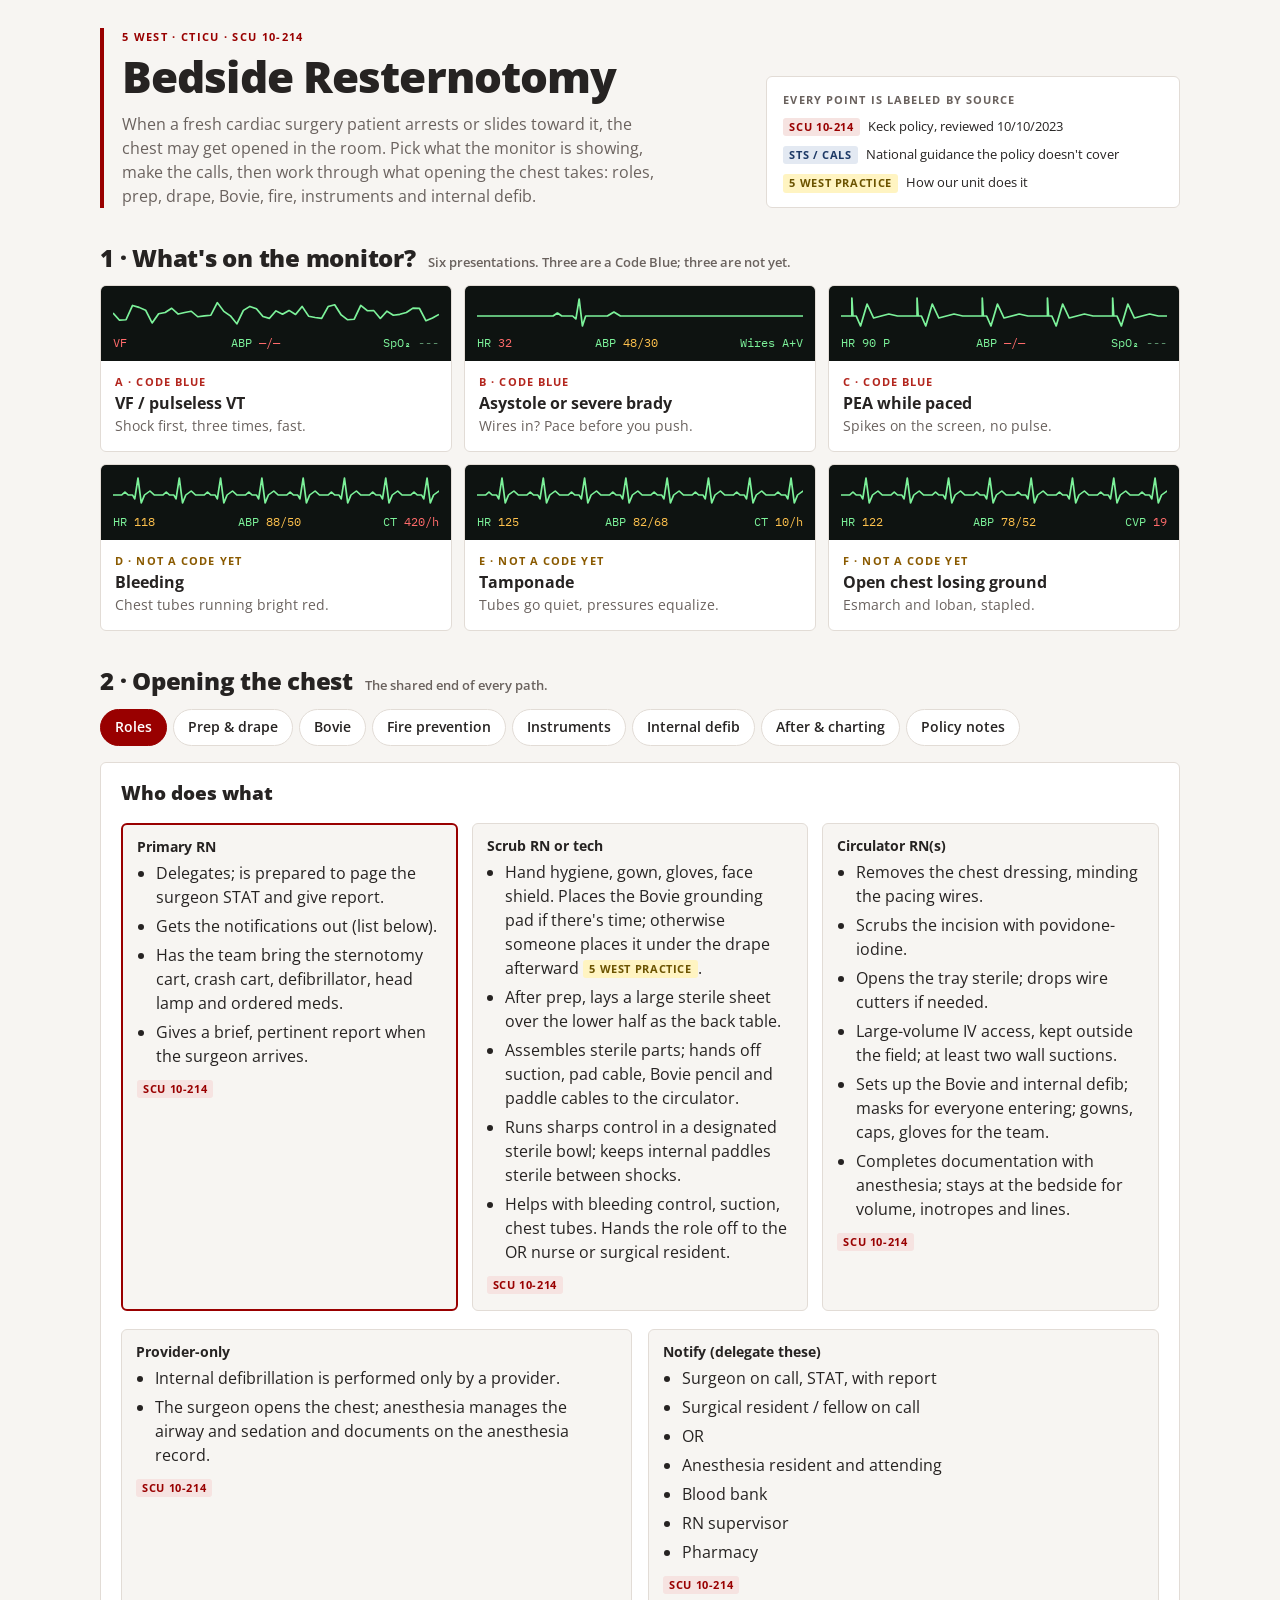
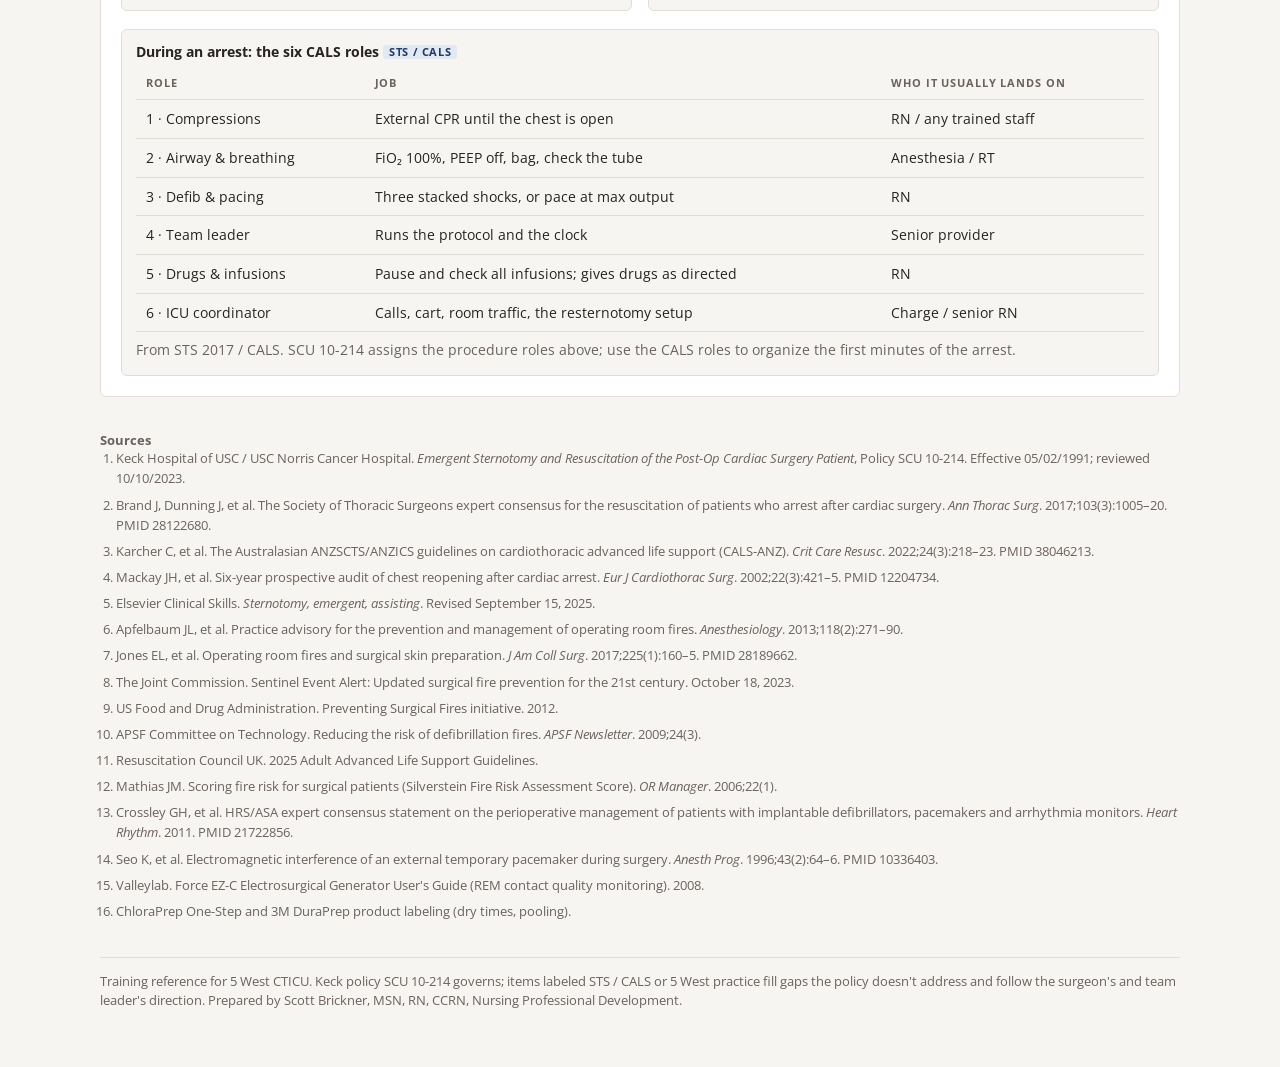
==== bedside-resternotomy/index.html @ c7d21cd7 "Walkthrough: single-use cautery pens; OR staff run the Bovie Co-Authored-By: Claude Opus 5.5 <norepl" ====
<!doctype html>
<html lang="en">
<head>
<meta charset="utf-8">
<meta name="viewport" content="width=device-width, initial-scale=1, viewport-fit=cover">
<meta name="robots" content="noindex, nofollow">
<style>*,*::before,*::after{box-sizing:border-box}:root{color-scheme:light;padding-top:env(safe-area-inset-top,0px);padding-bottom:env(safe-area-inset-bottom,0px)}body{margin:0}img{max-width:100%}[hidden]{display:none!important}</style>
<title>Bedside Resternotomy</title>
<meta name="claude:viewport-fit-sides" content="cover">
<link rel="preconnect" href="https://fonts.googleapis.com">
<link rel="stylesheet" href="https://fonts.googleapis.com/css2?family=IBM+Plex+Mono:wght@400;500;600&family=Open+Sans:wght@400;500;600;700;800&display=swap">
<style>
/* Layout: 5 West hub tokens (cardinal/gold, Open Sans + Plex Mono). Monitor-strip scenario picker → branching player → "Opening the chest" tabbed reference. */
:root{
  --paper:#F7F5F2; --surface:#FFFFFF; --sunk:#EFEBE6; --ink:#262322; --muted:#6A625E; --line:#E2DCD6;
  --cardinal:#990000; --cardinal-ink:#990000; --gold:#FFCC00; --gold-soft:#FFF4C2; --gold-ink:#6B5300;
  --ok:#2F6E47; --ok-soft:#E3F0E7; --warn:#8A5A00; --warn-soft:#FBEFD6; --crit:#B3261E; --crit-soft:#FBE3E1;
  --mon:#0E1311; --mon-ink:#7CF29A; --mon-dim:#5B8F6B; --mon-red:#FF6B6B; --mon-amb:#FFC24D;
  --src-pol:#990000; --src-pol-soft:#F6E3E1; --src-nat:#1E3A66; --src-nat-soft:#E3E9F2; --src-unit:#6B5300; --src-unit-soft:#FFF4C2;
  --body:"Open Sans",system-ui,-apple-system,"Segoe UI",sans-serif;
  --mono:"IBM Plex Mono",ui-monospace,"SF Mono",Menlo,Consolas,monospace;
  --r:6px;
}
@media (prefers-color-scheme: dark){:root:not([data-theme="light"]){
  --paper:#171413; --surface:#211D1C; --sunk:#2A2524; --ink:#EEE8E3; --muted:#A99F99; --line:#3A3331;
  --cardinal:#B01E1E; --cardinal-ink:#F08A84; --gold-soft:#3A3113; --gold-ink:#FFD84D;
  --ok:#7CC79A; --ok-soft:#1F3328; --warn:#F2C064; --warn-soft:#3A2E17; --crit:#FF8A80; --crit-soft:#3D1F1D;
  --src-pol:#F08A84; --src-pol-soft:#3A2120; --src-nat:#B9CDEE; --src-nat-soft:#1F2733; --src-unit:#FFD84D; --src-unit-soft:#3A3113;
  color-scheme:dark}}
:root[data-theme="dark"]{
  --paper:#171413; --surface:#211D1C; --sunk:#2A2524; --ink:#EEE8E3; --muted:#A99F99; --line:#3A3331;
  --cardinal:#B01E1E; --cardinal-ink:#F08A84; --gold-soft:#3A3113; --gold-ink:#FFD84D;
  --ok:#7CC79A; --ok-soft:#1F3328; --warn:#F2C064; --warn-soft:#3A2E17; --crit:#FF8A80; --crit-soft:#3D1F1D;
  --src-pol:#F08A84; --src-pol-soft:#3A2120; --src-nat:#B9CDEE; --src-nat-soft:#1F2733; --src-unit:#FFD84D; --src-unit-soft:#3A3113;
  color-scheme:dark}

*{box-sizing:border-box}
body{background:var(--paper);color:var(--ink);font-family:var(--body);font-size:15.5px;line-height:1.55;
  padding-left:max(16px,env(safe-area-inset-left,0px));padding-right:max(16px,env(safe-area-inset-right,0px))}
.wrap{max-width:1080px;margin:0 auto;padding-block:28px 56px;display:flex;flex-direction:column;gap:36px}
h1,h2,h3,h4{text-wrap:balance;margin:0;line-height:1.15}
p{margin:0}
ul,ol{margin:0;padding-left:1.2em;display:flex;flex-direction:column;gap:5px}
.mono{font-family:var(--mono);font-variant-numeric:tabular-nums}
button{font:inherit;color:inherit}
:focus-visible{outline:2px solid var(--gold);outline-offset:2px}
a{color:var(--cardinal-ink)}
.eyebrow{font-size:11px;font-weight:700;letter-spacing:.12em;text-transform:uppercase;color:var(--cardinal-ink)}

/* header */
header{display:grid;grid-template-columns:minmax(0,1.5fr) minmax(0,1fr);gap:24px;align-items:end;border-left:4px solid var(--cardinal);padding-left:18px}
header h1{font-size:clamp(30px,5vw,44px);font-weight:800;letter-spacing:-.02em;margin-top:6px}
header .lede{color:var(--muted);max-width:60ch;margin-top:10px}
.legend{background:var(--surface);border:1px solid var(--line);border-radius:var(--r);padding:14px 16px;display:flex;flex-direction:column;gap:8px;font-size:13px}
.legend b{font-size:11px;letter-spacing:.1em;text-transform:uppercase;color:var(--muted)}
.legend div{display:flex;gap:8px;align-items:baseline}

.src{display:inline-block;font-size:10.5px;font-weight:700;letter-spacing:.06em;text-transform:uppercase;border-radius:3px;padding:1px 6px;white-space:nowrap;vertical-align:1px}
.src.pol{color:var(--src-pol);background:var(--src-pol-soft)}
.src.nat{color:var(--src-nat);background:var(--src-nat-soft)}
.src.unit{color:var(--src-unit);background:var(--src-unit-soft)}

h2.sec{font-size:24px;font-weight:800;letter-spacing:-.01em;display:flex;gap:12px;align-items:baseline;flex-wrap:wrap}
h2.sec span{font-size:13px;font-weight:600;color:var(--muted);letter-spacing:0}

/* scenario picker */
.pick{display:grid;grid-template-columns:repeat(3,minmax(0,1fr));gap:12px;margin-top:14px}
.scn{all:unset;box-sizing:border-box;cursor:pointer;display:flex;flex-direction:column;border-radius:var(--r);overflow:hidden;border:1px solid var(--line);background:var(--surface);transition:transform .15s,border-color .15s}
.scn:hover{transform:translateY(-2px);border-color:var(--cardinal)}
.scn:focus-visible{outline:2px solid var(--gold);outline-offset:2px}
.scn[aria-pressed="true"]{border:2px solid var(--cardinal)}
.strip{background:var(--mon);color:var(--mon-ink);font-family:var(--mono);font-size:12px;padding:10px 12px 8px;display:flex;flex-direction:column;gap:4px}
.strip svg{display:block;width:100%;height:34px}
.strip .row{display:flex;justify-content:space-between;gap:8px}
.strip .red{color:var(--mon-red)} .strip .amb{color:var(--mon-amb)} .strip .dim{color:var(--mon-dim)}
.scn .meta{padding:12px 14px 14px;display:flex;flex-direction:column;gap:4px}
.scn .tag{font-size:11px;font-weight:700;letter-spacing:.1em;text-transform:uppercase}
.scn .tag.code{color:var(--crit)} .scn .tag.urg{color:var(--warn)}
.scn h3{font-size:16px;font-weight:700}
.scn p{font-size:13.5px;color:var(--muted)}

/* player */
.player{background:var(--surface);border:1px solid var(--line);border-radius:var(--r);overflow:hidden}
.player[hidden]{display:none}
.p-head{display:flex;gap:16px;align-items:center;justify-content:space-between;flex-wrap:wrap;padding:14px 18px;border-bottom:1px solid var(--line)}
.p-head h3{font-size:18px;font-weight:800}
.dots{display:flex;gap:6px}
.dots i{width:22px;height:5px;border-radius:3px;background:var(--line)}
.dots i.on{background:var(--cardinal)} .dots i.done{background:var(--ok)}
.vign{background:var(--mon);color:var(--mon-ink);font-family:var(--mono);font-size:13.5px;padding:14px 18px;display:grid;grid-template-columns:minmax(0,1fr) auto;gap:6px 24px}
.vign .story{color:#DDE8E0;font-family:var(--body);font-size:14.5px;grid-column:1/-1;line-height:1.5}
.vign .vit{display:flex;flex-wrap:wrap;gap:6px 18px}
.vign .vit span b{font-weight:600}
.p-body{padding:18px;display:flex;flex-direction:column;gap:14px}
.q{font-size:17px;font-weight:700}
.opts{display:flex;flex-direction:column;gap:8px}
.opt{all:unset;box-sizing:border-box;cursor:pointer;border:1px solid var(--line);border-radius:var(--r);padding:11px 14px;background:var(--paper);display:flex;gap:10px;align-items:flex-start}
.opt:hover{border-color:var(--ink)}
.opt:focus-visible{outline:2px solid var(--gold);outline-offset:2px}
.opt .k{font-family:var(--mono);font-weight:600;color:var(--muted);min-width:1.2em}
.opt.right{border-color:var(--ok);background:var(--ok-soft)}
.opt.wrong{border-color:var(--crit);background:var(--crit-soft)}
.opt[disabled]{cursor:default}
.fb{border-left:4px solid var(--ok);background:var(--ok-soft);padding:12px 14px;border-radius:0 var(--r) var(--r) 0;display:flex;flex-direction:column;gap:8px}
.fb.no{border-color:var(--crit);background:var(--crit-soft)}
.fb b.v{font-size:13px;letter-spacing:.06em;text-transform:uppercase}
.p-nav{display:flex;gap:10px;justify-content:flex-end;flex-wrap:wrap}
.btn{all:unset;box-sizing:border-box;cursor:pointer;font-weight:700;font-size:14px;padding:9px 16px;border-radius:var(--r);background:var(--cardinal);color:#fff}
.btn.ghost{background:transparent;color:var(--ink);border:1px solid var(--line)}
.btn:focus-visible{outline:2px solid var(--gold);outline-offset:2px}
.btn[hidden]{display:none}

/* tabs */
.tabs{display:flex;gap:6px;overflow-x:auto;padding-bottom:4px;margin-top:14px;scrollbar-width:thin}
.tab{all:unset;box-sizing:border-box;cursor:pointer;white-space:nowrap;border:1px solid var(--line);background:var(--surface);border-radius:999px;padding:7px 14px;font-size:13.5px;font-weight:600}
.tab[aria-selected="true"]{background:var(--cardinal);border-color:var(--cardinal);color:#fff}
.tab:focus-visible{outline:2px solid var(--gold);outline-offset:2px}
.panel{background:var(--surface);border:1px solid var(--line);border-radius:var(--r);padding:20px;margin-top:12px;display:flex;flex-direction:column;gap:18px}
.panel h3{font-size:19px;font-weight:800}
.panel h4{font-size:14px;font-weight:700;margin-bottom:6px}
.grid2{display:grid;grid-template-columns:repeat(2,minmax(0,1fr));gap:16px}
.grid3{display:grid;grid-template-columns:repeat(3,minmax(0,1fr));gap:14px}
.box{border:1px solid var(--line);border-radius:var(--r);padding:14px;background:var(--paper);min-width:0}
.box.hl{border-color:var(--cardinal);border-width:2px}
.note{font-size:13.5px;color:var(--muted)}
.call{border-left:4px solid var(--gold);background:var(--gold-soft);padding:12px 14px;border-radius:0 var(--r) var(--r) 0;font-size:14.5px}
.call.crit{border-color:var(--crit);background:var(--crit-soft)}

/* energy ladder */
.ladder{display:flex;align-items:flex-end;gap:8px;height:150px;padding-top:6px}
.rung{flex:1;display:flex;flex-direction:column;justify-content:flex-end;align-items:center;gap:6px;min-width:0}
.rung i{display:block;width:100%;border-radius:4px 4px 0 0;background:var(--cardinal)}
.rung b{font-family:var(--mono);font-size:15px}
.rung.cap{opacity:.95}
.ceiling{font-family:var(--mono);font-size:12px;color:var(--crit);border-top:2px dashed var(--crit);padding-top:4px}

/* instruments */
.seg{display:inline-flex;border:1px solid var(--line);border-radius:999px;overflow:hidden}
.seg button{all:unset;cursor:pointer;padding:7px 14px;font-size:13.5px;font-weight:600}
.seg button[aria-pressed="true"]{background:var(--ink);color:var(--paper)}
.seg button:focus-visible{outline:2px solid var(--gold);outline-offset:-2px}
.inst{display:grid;grid-template-columns:repeat(auto-fill,minmax(200px,1fr));gap:12px}
.tool{border:1px solid var(--line);border-radius:var(--r);padding:14px;background:var(--paper);display:flex;flex-direction:column;gap:6px}
.tool svg{width:100%;height:56px}
.tool h4{margin:0}
.tool p{font-size:13.5px;color:var(--muted)}
.tool .ord{font-family:var(--mono);font-size:12px;color:var(--cardinal-ink);font-weight:600}

/* fire triangle */
.tri{display:grid;grid-template-columns:repeat(3,minmax(0,1fr));gap:12px}
.tri .box h4{display:flex;gap:8px;align-items:center}
.tri .dot{width:10px;height:10px;border-radius:50%;display:inline-block}

table.t{width:100%;border-collapse:collapse;font-size:14px}
.t th,.t td{text-align:left;vertical-align:top;padding:8px 10px;border-bottom:1px solid var(--line)}
.t th{font-size:11px;letter-spacing:.08em;text-transform:uppercase;color:var(--muted)}
.tw{overflow-x:auto}

.refs{font-size:13px;color:var(--muted)}
.refs ol{gap:6px}
footer{font-size:12.5px;color:var(--muted);border-top:1px solid var(--line);padding-top:14px}

@media (max-width:860px){
  header,.grid2,.grid3,.tri{grid-template-columns:1fr}
  .pick{grid-template-columns:repeat(2,minmax(0,1fr))}
}
@media (max-width:520px){ .pick{grid-template-columns:1fr} }
@media (prefers-reduced-motion:reduce){ .scn{transition:none} .scn:hover{transform:none} }
</style>
</head>
<body>


<div class="wrap">
<header>
  <div>
    <div class="eyebrow">5 West · CTICU · SCU 10-214</div>
    <h1>Bedside Resternotomy</h1>
    <p class="lede">When a fresh cardiac surgery patient arrests or slides toward it, the chest may get opened in the room. Pick what the monitor is showing, make the calls, then work through what opening the chest takes: roles, prep, drape, Bovie, fire, instruments and internal defib.</p>
  </div>
  <div class="legend" aria-label="Source labels">
    <b>Every point is labeled by source</b>
    <div><span class="src pol">SCU 10-214</span> Keck policy, reviewed 10/10/2023</div>
    <div><span class="src nat">STS / CALS</span> National guidance the policy doesn't cover</div>
    <div><span class="src unit">5 West practice</span> How our unit does it</div>
  </div>
</header>

<section aria-labelledby="h-start">
  <h2 class="sec" id="h-start">1 · What's on the monitor? <span>Six presentations. Three are a Code Blue; three are not yet.</span></h2>
  <div class="pick" id="pick"></div>
  <div class="player" id="player" hidden>
    <div class="p-head"><h3 id="p-title"></h3><div class="dots" id="dots" aria-hidden="true"></div></div>
    <div class="vign" id="vign"></div>
    <div class="p-body">
      <p class="q" id="q"></p>
      <div class="opts" id="opts" role="group"></div>
      <div id="fb" aria-live="polite"></div>
      <div class="p-nav">
        <button class="btn ghost" type="button" id="b-pick">Pick another</button>
        <button class="btn" type="button" id="b-next" hidden>Next</button>
      </div>
    </div>
  </div>
</section>

<section id="open" aria-labelledby="h-open">
  <h2 class="sec" id="h-open">2 · Opening the chest <span>The shared end of every path.</span></h2>
  <div class="tabs" role="tablist" id="tabs"></div>
  <div id="panels"></div>
</section>

<section class="refs" aria-labelledby="h-refs">
  <h4 id="h-refs">Sources</h4>
  <ol id="reflist">
    <li>Keck Hospital of USC / USC Norris Cancer Hospital. <i>Emergent Sternotomy and Resuscitation of the Post-Op Cardiac Surgery Patient</i>, Policy SCU 10-214. Effective 05/02/1991; reviewed 10/10/2023.</li>
    <li>Brand J, Dunning J, et al. The Society of Thoracic Surgeons expert consensus for the resuscitation of patients who arrest after cardiac surgery. <i>Ann Thorac Surg</i>. 2017;103(3):1005–20. PMID 28122680.</li>
    <li>Karcher C, et al. The Australasian ANZSCTS/ANZICS guidelines on cardiothoracic advanced life support (CALS-ANZ). <i>Crit Care Resusc</i>. 2022;24(3):218–23. PMID 38046213.</li>
    <li>Mackay JH, et al. Six-year prospective audit of chest reopening after cardiac arrest. <i>Eur J Cardiothorac Surg</i>. 2002;22(3):421–5. PMID 12204734.</li>
    <li>Elsevier Clinical Skills. <i>Sternotomy, emergent, assisting</i>. Revised September 15, 2025.</li>
    <li>Apfelbaum JL, et al. Practice advisory for the prevention and management of operating room fires. <i>Anesthesiology</i>. 2013;118(2):271–90.</li>
    <li>Jones EL, et al. Operating room fires and surgical skin preparation. <i>J Am Coll Surg</i>. 2017;225(1):160–5. PMID 28189662.</li>
    <li>The Joint Commission. Sentinel Event Alert: Updated surgical fire prevention for the 21st century. October 18, 2023.</li>
    <li>US Food and Drug Administration. Preventing Surgical Fires initiative. 2012.</li>
    <li>APSF Committee on Technology. Reducing the risk of defibrillation fires. <i>APSF Newsletter</i>. 2009;24(3).</li>
    <li>Resuscitation Council UK. 2025 Adult Advanced Life Support Guidelines.</li>
    <li>Mathias JM. Scoring fire risk for surgical patients (Silverstein Fire Risk Assessment Score). <i>OR Manager</i>. 2006;22(1).</li>
    <li>Crossley GH, et al. HRS/ASA expert consensus statement on the perioperative management of patients with implantable defibrillators, pacemakers and arrhythmia monitors. <i>Heart Rhythm</i>. 2011. PMID 21722856.</li>
    <li>Seo K, et al. Electromagnetic interference of an external temporary pacemaker during surgery. <i>Anesth Prog</i>. 1996;43(2):64–6. PMID 10336403.</li>
    <li>Valleylab. Force EZ-C Electrosurgical Generator User's Guide (REM contact quality monitoring). 2008.</li>
    <li>ChloraPrep One-Step and 3M DuraPrep product labeling (dry times, pooling).</li>
  </ol>
</section>

<footer>Training reference for 5 West CTICU. Keck policy SCU 10-214 governs; items labeled STS / CALS or 5 West practice fill gaps the policy doesn't address and follow the surgeon's and team leader's direction. Prepared by Scott Brickner, MSN, RN, CCRN, Nursing Professional Development.</footer>
</div>

<script>
const S = {pol:'<span class="src pol">SCU 10-214</span>', nat:'<span class="src nat">STS / CALS</span>', unit:'<span class="src unit">5 West practice</span>', els:'<span class="src nat">Elsevier 2025</span>'};

/* ---------- shared nodes ---------- */
const AIRWAY = {
  q:'Respiratory therapy is at the head of the bed. What happens to the ventilator?',
  opts:[
    {t:'FiO₂ to 100%, PEEP off, switch to the bag to confirm tube position and cuff, then listen to both sides.', ok:true,
     fb:`${S.pol} Airway and ventilation, items a–c. PEEP cuts venous return to a heart that’s already failing to fill, and bagging lets you feel and see the tube. Listen bilaterally to rule out a pneumothorax or hemothorax.`},
    {t:'Increase PEEP to recruit and improve oxygenation.', fb:`Opposite direction. ${S.pol} says switch PEEP <b>off</b>: positive pressure lowers venous return when the heart can least afford it.`},
    {t:'Leave the settings alone so you don’t add another variable.', fb:`${S.pol} calls for FiO₂ 100% and PEEP off, then a bag check of the ETT and cuff. A displaced tube or tension pneumothorax is a reversible cause you’d miss.`}
  ]};
const DRIPS = {
  q:'Six infusions are running. Someone asks what to do with them.',
  opts:[
    {t:'Pause and check all of them. Restart only what the team leader asks for.', ok:true,
     fb:`${S.nat} STS 2017 and CALS-ANZ: stop all infusions, then check. A runaway pressor or vasodilator can be the cause, and after ROSC the restart is deliberate. SCU 10-214 doesn’t address this; follow the team leader.`},
    {t:'Turn the pressors up to support pressure.', fb:`${S.nat} The CALS approach is to pause and check every infusion first. An infusion error can be what caused the arrest.`},
    {t:'Leave them running; they were fine an hour ago.', fb:`${S.nat} STS and CALS both say pause and check all infusions during the arrest.`}
  ]};
const STAGE = {
  q:'The surgeon is on the way and will decide bedside vs OR. What do you set in motion now?',
  opts:[
    {t:'Delegate the calls (surgeon STAT, fellow/resident, OR, anesthesia resident and attending, blood bank, RN supervisor, pharmacy) and have the team bring the sternotomy cart, crash cart, defibrillator, head lamp and ordered meds. Send someone to the OR for the Bovie.', ok:true,
     fb:`${S.pol} Pre-procedure 1–3. The Bovie machine lives in the OR, so it needs a runner the moment this is a possibility. Give a brief, pertinent report when the surgeon walks in.`},
    {t:'Wait until the surgeon examines the patient before calling anyone else.', fb:`${S.pol} has the primary nurse delegate the notifications and bring equipment <b>before</b> the surgeon arrives. Everything on that list takes minutes to arrive.`},
    {t:'Strip and milk the chest tubes hard until output resumes.', fb:`That’s not in SCU 10-214, and it doesn’t replace getting the team and equipment moving. Follow your chest tube orders and keep staging.`}
  ]};
const PREP = {
  q:'The decision is bedside. How do you prepare the patient?',
  opts:[
    {t:'Lay them flat, keep ventilation going, make sure sedation is ordered and given, and confirm consent if there’s time.', ok:true,
     fb:`${S.pol} Patient preparation a–e: flat, ventilation maintained, sedation is necessary, explain to patient and family and check consent if time allows. In an acute emergency, consent may not be possible.`},
    {t:'Raise the head of the bed to 30° for aspiration precautions.', fb:`${S.pol} says position the patient <b>flat</b>. The surgeon needs the chest level and accessible.`},
    {t:'Hold sedation so you can keep following the neuro exam.', fb:`${S.pol}: "Sedation is necessary." Have sedatives, analgesia and paralytics ordered by the provider at the bedside.`}
  ]};

/* ---------- scenarios ---------- */
const SCN = [
 {id:'A', tag:'Code Blue', cls:'code', title:'VF / pulseless VT', blurb:'Shock first, three times, fast.',
  wave:'vf', strip:['<span class="red">VF</span>','ABP <span class="red">—/—</span>','SpO₂ <span class="dim">---</span>'],
  story:'POD 0, CABG ×3, four hours out of the OR. The monitor goes to VF. The arterial line is flat. Epicardial wires and two chest tubes are in.',
  vit:['HR <b>VF</b>','ABP <b class="red">flat</b>','EtCO₂ <b>8</b>','Wires <b>A+V</b>'],
  nodes:[
   {q:'First move?',
    opts:[
     {t:'Call a Code Blue and shock up to three times in rapid succession.', ok:true,
      fb:`${S.pol} An arrest means a Code Blue (Policy 5), and for VF/VT the first step is "shock, three attempts in rapid succession." ${S.nat} STS: all three within about a minute; compressions may wait up to one minute for them.`},
     {t:'Start compressions and give 1 mg epinephrine.', fb:`Not first. ${S.pol} puts three rapid shocks before BLS. ${S.nat} STS 2017 rates routine epinephrine during the arrest as harmful unless an experienced clinician directs it; if it’s ordered, expect micrograms (50–100 mcg), not 1 mg.`},
     {t:'Page the surgeon and wait for them to decide.', fb:`Call the surgeon, but don’t wait. ${S.pol}: Code Blue plus three rapid shocks for VF/VT.`}]},
   {q:'Three shocks, no conversion. Now?',
    opts:[
     {t:'Start CPR, give amiodarone 300 mg by central line, prepare for resternotomy, and shock once every two minutes until the chest is open.', ok:true,
      fb:`${S.pol} Cardiac arrest 1.b.i and 1.c.i. ${S.nat} STS targets reopening within 5 minutes; in the Papworth audit, 48% survived when the chest was opened within 10 minutes vs 12% after.`},
     {t:'Keep shocking every 30 seconds until it converts.', fb:`${S.pol} After three, it’s CPR, amiodarone 300 mg by central line and a single shock every two minutes while the team prepares to open.`},
     {t:'Run standard ACLS with 1 mg epinephrine every 3–5 minutes.', fb:`${S.pol} modifies ACLS for this population, following STS. Epinephrine isn’t in the policy’s sequence; give it only as the team leader directs, and expect micrograms.`}]},
   AIRWAY, DRIPS]},
 {id:'B', tag:'Code Blue', cls:'code', title:'Asystole or severe brady', blurb:'Wires in? Pace before you push.',
  wave:'brady', strip:['HR <span class="red">32</span>','ABP <span class="amb">48/30</span>','Wires <span>A+V</span>'],
  story:'POD 1 after mitral valve replacement. The rate drifts down to the 30s, then flatlines. Atrial and ventricular wires are attached to the pacemaker at backup settings.',
  vit:['HR <b class="red">32 → 0</b>','ABP <b class="red">flat</b>','Pacer <b>VVI 40</b>'],
  nodes:[
   {q:'First move?',
    opts:[
     {t:'Call a Code Blue and pace through the wires at maximum output.', ok:true,
      fb:`${S.pol} Asystole or severe bradycardia: "pace (if wires available)." ${S.nat} STS: DDD at a rate of 80–100 with maximum outputs, within about a minute.`},
     {t:'Give atropine and wait a minute to see if it works.', fb:`${S.pol} goes straight to pacing when wires are available. Atropine isn’t in the policy’s sequence.`},
     {t:'Start compressions immediately.', fb:`Close, but pace first if the wires are there. ${S.nat} STS: start CPR if pacing doesn’t capture within about a minute.`}]},
   {q:'No capture. Now?',
    opts:[
     {t:'Start CPR, consider transcutaneous pacing, and prepare for resternotomy.', ok:true,
      fb:`${S.pol} 1.b.ii and 1.c.ii: consider external pacing, then CPR until resternotomy.`},
     {t:'Keep adjusting the pacemaker for five minutes before compressions.', fb:`${S.nat} STS allows about one minute for pacing to work, then CPR. ${S.pol}: CPR until resternotomy.`},
     {t:'Give 1 mg epinephrine and keep pacing.', fb:`${S.pol} goes to CPR, external pacing and resternotomy prep. Epinephrine is for the team leader to direct, in micrograms.`}]},
   AIRWAY, DRIPS]},
 {id:'C', tag:'Code Blue', cls:'code', title:'PEA while paced', blurb:'Spikes on the screen, no pulse.',
  wave:'paced', strip:['HR <span>90 P</span>','ABP <span class="red">—/—</span>','SpO₂ <span class="dim">---</span>'],
  story:'POD 0 after aortic valve replacement, paced DDD at 90. Paced complexes march across the monitor, but there’s no arterial waveform and no pleth.',
  vit:['HR <b>90 paced</b>','ABP <b class="red">flat</b>','Pleth <b class="red">none</b>'],
  nodes:[
   {q:'Paced complexes, no pulse. First?',
    opts:[
     {t:'Call a Code Blue and briefly turn pacing off to look for VF underneath.', ok:true,
      fb:`${S.pol} 1.b.iii: "if paced, turn off pacing to exclude underlying ventricular fibrillation." Pacing artifact can hide VF, and VF needs shocks, not CPR alone.`},
     {t:'Increase the pacing rate to raise cardiac output.', fb:`Rate won’t fix a heart that isn’t pumping. ${S.pol}: pause pacing to exclude underlying VF.`},
     {t:'Deliver a synchronized shock.', fb:`There’s no rhythm to sync to until you know what’s under the pacing. ${S.pol}: turn pacing off and look.`}]},
   {q:'Pacing paused: no VF, still pulseless. Now?',
    opts:[
     {t:'Start CPR and prepare for resternotomy. In a fresh post-op patient, PEA usually means tamponade or bleeding.', ok:true,
      fb:`${S.pol} PEA: skip to BLS and continue CPR until resternotomy. ${S.nat} STS: the cause is often something only opening the chest can fix, so the 5-minute target applies here too.`},
     {t:'Run 20 minutes of standard ACLS before considering the chest.', fb:`${S.pol} prepares for resternotomy from the start of a PEA arrest. Time to reopening drives survival.`},
     {t:'Give a fluid bolus and recheck in five minutes.', fb:`Volume can be part of it, but ${S.pol} says CPR now and continue until resternotomy.`}]},
   AIRWAY, DRIPS]},
 {id:'D', tag:'Not a code yet', cls:'urg', title:'Bleeding', blurb:'Chest tubes running bright red.',
  wave:'tachy', strip:['HR <span class="amb">118</span>','ABP <span class="amb">88/50</span>','CT <span class="red">420/h</span>'],
  story:'POD 0 after a Bentall, two hours out. Chest tube output has gone 300 → 350 → 420 mL in the last three hours, bright red. Hemoglobin dropped from 10.1 to 7.8.',
  vit:['HR <b class="amb">118</b>','ABP <b class="amb">88/50</b>','CVP <b>6</b>','CI <b class="amb">1.9</b>','CT <b class="red">420 mL/h</b>'],
  nodes:[
   {q:'Is this a Code Blue?',
    opts:[
     {t:'No. Notify the provider now; this hits the policy’s bleeding triggers.', ok:true,
      fb:`${S.pol} Policy 4a lists the triggers: sudden or trending chest tube output, hypovolemic hemodynamics, hypotension, tachycardia, low CO/CI, falling filling pressures, coagulation and hematologic abnormalities. A Code Blue is for arrest (Policy 5). ${S.els} notes some facilities reopen at ≥3 mL/kg/h for 3 hours.`},
     {t:'Wait for the next hour’s output to confirm the trend.', fb:`Three rising hours, a falling hemoglobin and a CI of 1.9 already meet ${S.pol} triggers. Waiting is how this becomes Branch A.`},
     {t:'Yes, call a Code Blue now.', fb:`${S.pol} reserves the Code Blue for arrest. This patient has a pulse: notify the provider and start staging. If they arrest, it becomes a code.`}]},
   STAGE, PREP]},
 {id:'E', tag:'Not a code yet', cls:'urg', title:'Tamponade', blurb:'Tubes go quiet, pressures equalize.',
  wave:'tachy', strip:['HR <span class="amb">125</span>','ABP <span class="amb">82/68</span>','CT <span class="amb">10/h</span>'],
  story:'POD 1 after CABG. Chest tube output was 120 mL/h for three hours, then 10 mL in the last hour. The pulse pressure is narrow and the neck veins are distended.',
  vit:['HR <b class="amb">125</b>','ABP <b class="amb">82/68</b>','CVP <b class="red">18</b>','PAD <b class="red">18</b>','PAWP <b class="red">19</b>','Pulsus <b class="amb">14</b>'],
  nodes:[
   {q:'How do you read this?',
    opts:[
     {t:'Tamponade until proven otherwise. Notify the provider now.', ok:true,
      fb:`${S.pol} Policy 4b: sudden decrease or stop in chest tube output, equalized RA, PAD and PAWP, pulsus paradoxus over 10 mmHg, narrowing pulse pressure, distended neck veins, hypotension, muffled heart sounds, low QRS voltage, altered mental status.`},
     {t:'The bleeding has finally slowed. Good news.', fb:`A sudden stop with rising, equalized pressures means blood is collecting around the heart instead of draining. ${S.pol} lists it as a tamponade trigger.`},
     {t:'Hypovolemia: bolus and recheck.', fb:`Filling pressures of 18–19 that match each other are the opposite of hypovolemia. Notify the provider: ${S.pol} 4b.`}]},
   STAGE, PREP]},
 {id:'F', tag:'Not a code yet', cls:'urg', title:'Open chest losing ground', blurb:'Esmarch and Ioban, stapled.',
  wave:'tachy', strip:['HR <span class="amb">122</span>','ABP <span class="amb">78/52</span>','CVP <span class="red">19</span>'],
  story:'POD 1 with delayed sternal closure. The chest is open under an Esmarch with an Ioban cover, held with staples. Pressure is sliding and the CVP is climbing.',
  vit:['HR <b class="amb">122</b>','ABP <b class="amb">78/52</b>','CVP <b class="red">19</b>','Chest <b>open</b>'],
  nodes:[
   {q:'The surgeon is coming to explore. How do they get in?',
    opts:[
     {t:'Staple removers. Release the staples and the Esmarch and Ioban come off together. No scalpel or wire cutter needed.', ok:true,
      fb:`${S.unit} An open chest has no skin incision to cut and no wires to cut. Have staple removers on the field. The scalpel and wire cutter are for a closed chest.`},
     {t:'Scalpel through the Ioban, then the wire cutter.', fb:`${S.unit} There are no sternal wires in an open chest, and cutting through the dressing wastes time and risks injury. Staple removers release the Esmarch/Ioban.`},
     {t:'Leave the dressing on and transfer to the OR.', fb:`The surgeon decides bedside vs OR. Either way, ${S.unit}: staple removers ready on the field.`}]},
   STAGE, PREP]}
];

/* ---------- tiny monitor waveforms ---------- */
function wave(kind){
  let d='', x=0, y=17;
  if(kind==='vf'){ d='M0 17'; for(x=0;x<=300;x+=6){ d+=` L${x} ${17+Math.sin(x*0.21)*9*Math.sin(x*0.033+1)+Math.sin(x*0.57)*3}`; } }
  else if(kind==='brady'){ d='M0 20 L70 20 L74 17 L78 20 L88 20 L91 23 L94 3 L97 30 L100 20 L120 20 L126 16 L132 20 L240 20 L300 20'; }
  else if(kind==='paced'){ d='M0 20'; for(x=0;x<300;x+=60){ d+=` L${x+10} 20 L${x+10} 2 L${x+11} 20 L${x+14} 20 L${x+18} 30 L${x+24} 8 L${x+30} 22 L${x+44} 18 L${x+52} 20 L${x+60} 20`; } }
  else { d='M0 20'; for(x=0;x<300;x+=38){ d+=` L${x+8} 20 L${x+11} 17 L${x+14} 20 L${x+18} 20 L${x+20} 24 L${x+23} 3 L${x+26} 28 L${x+29} 20 L${x+34} 16 L${x+38} 20`; } }
  return `<svg viewBox="0 0 300 34" preserveAspectRatio="none" aria-hidden="true"><path d="${d}" fill="none" stroke="currentColor" stroke-width="1.6" stroke-linejoin="round"/></svg>`;
}

const pick=document.getElementById('pick');
SCN.forEach(s=>{
  const b=document.createElement('button'); b.className='scn'; b.type='button'; b.setAttribute('aria-pressed','false'); b.dataset.id=s.id;
  b.innerHTML=`<div class="strip">${wave(s.wave)}<div class="row">${s.strip.map(x=>`<span>${x}</span>`).join('')}</div></div>
   <div class="meta"><span class="tag ${s.cls}">${s.id} · ${s.tag}</span><h3>${s.title}</h3><p>${s.blurb}</p></div>`;
  b.addEventListener('click',()=>start(s.id)); pick.appendChild(b);
});

let cur=null, step=0;
const $=id=>document.getElementById(id);
function start(id){
  cur=SCN.find(s=>s.id===id); step=0;
  document.querySelectorAll('.scn').forEach(b=>b.setAttribute('aria-pressed',b.dataset.id===id));
  $('player').hidden=false;
  $('p-title').textContent=`${cur.id} · ${cur.title}`;
  $('vign').innerHTML=`<p class="story">${cur.story}</p><div class="vit">${cur.vit.map(v=>`<span>${v}</span>`).join('')}</div>`;
  render(); $('player').scrollIntoView({behavior: matchMedia('(prefers-reduced-motion: reduce)').matches?'auto':'smooth', block:'start'});
}
function render(){
  const n=cur.nodes[step];
  $('dots').innerHTML=cur.nodes.map((_,i)=>`<i class="${i<step?'done':i===step?'on':''}"></i>`).join('');
  $('q').textContent=n.q; $('fb').innerHTML=''; $('b-next').hidden=true;
  const o=$('opts'); o.innerHTML='';
  const order=n.opts.map((x,i)=>i).sort(()=>Math.random()-.5);
  order.forEach((i,k)=>{
    const x=n.opts[i]; const b=document.createElement('button'); b.type='button'; b.className='opt';
    b.innerHTML=`<span class="k">${'ABC'[k]}</span><span>${x.t}</span>`;
    b.addEventListener('click',()=>choose(b,x)); o.appendChild(b);
  });
}
function choose(b,x){
  if(b.disabled) return;
  b.classList.add(x.ok?'right':'wrong');
  $('fb').innerHTML=`<div class="fb ${x.ok?'':'no'}"><b class="v">${x.ok?'Right call':'Not this one'}</b><p>${x.fb}</p></div>`;
  if(x.ok){
    document.querySelectorAll('#opts .opt').forEach(o=>o.disabled=true);
    const last=step===cur.nodes.length-1;
    $('b-next').hidden=false;
    $('b-next').textContent= last ? 'Open the chest →' : 'Next';
  } else { b.disabled=true; }
}
$('b-next').addEventListener('click',()=>{
  if(step<cur.nodes.length-1){ step++; render(); }
  else { $('dots').innerHTML=cur.nodes.map(()=>'<i class="done"></i>').join(''); $('open').scrollIntoView({behavior: matchMedia('(prefers-reduced-motion: reduce)').matches?'auto':'smooth'}); }
});
$('b-pick').addEventListener('click',()=>{ $('player').hidden=true; document.querySelectorAll('.scn').forEach(b=>b.setAttribute('aria-pressed','false')); pick.scrollIntoView({block:'center'}); });

/* ---------- reference tabs ---------- */
const svgTool = {
 scalpel:'<svg viewBox="0 0 200 56"><path d="M20 30 H120" stroke="currentColor" stroke-width="7" stroke-linecap="round"/><path d="M120 26 L170 22 Q182 28 170 34 L120 34 Z" fill="none" stroke="currentColor" stroke-width="2.5"/></svg>',
 wire:'<svg viewBox="0 0 200 56"><path d="M30 14 L110 30 L30 46" fill="none" stroke="currentColor" stroke-width="6" stroke-linecap="round"/><circle cx="110" cy="30" r="5" fill="currentColor"/><path d="M110 30 L170 22 M110 30 L170 38" stroke="currentColor" stroke-width="5" stroke-linecap="round"/></svg>',
 driver:'<svg viewBox="0 0 200 56"><circle cx="30" cy="18" r="9" fill="none" stroke="currentColor" stroke-width="3"/><circle cx="30" cy="40" r="9" fill="none" stroke="currentColor" stroke-width="3"/><path d="M39 20 L120 28 L175 27 M39 38 L120 30 L175 31" fill="none" stroke="currentColor" stroke-width="4" stroke-linecap="round"/></svg>',
 retractor:'<svg viewBox="0 0 200 56"><path d="M20 30 H180" stroke="currentColor" stroke-width="5"/><path d="M60 30 V50 M60 50 H48 M140 30 V50 M140 50 H152" stroke="currentColor" stroke-width="5" stroke-linecap="round"/><rect x="168" y="22" width="18" height="16" rx="3" fill="none" stroke="currentColor" stroke-width="3"/></svg>',
 staple:'<svg viewBox="0 0 200 56"><path d="M40 16 L150 26 M40 40 L150 30" stroke="currentColor" stroke-width="6" stroke-linecap="round"/><path d="M150 26 L172 22 M150 30 L172 34" stroke="currentColor" stroke-width="4" stroke-linecap="round"/><path d="M176 18 v20" stroke="currentColor" stroke-width="2" stroke-dasharray="3 3"/></svg>',
 suction:'<svg viewBox="0 0 200 56"><path d="M20 40 Q60 40 90 28 L170 16" fill="none" stroke="currentColor" stroke-width="7" stroke-linecap="round"/><circle cx="172" cy="15" r="3" fill="currentColor"/></svg>',
 paddles:'<svg viewBox="0 0 200 56"><path d="M20 16 H110 M20 40 H110" stroke="currentColor" stroke-width="5" stroke-linecap="round"/><ellipse cx="135" cy="16" rx="22" ry="10" fill="none" stroke="currentColor" stroke-width="3"/><ellipse cx="135" cy="40" rx="22" ry="10" fill="none" stroke="currentColor" stroke-width="3"/></svg>',
 bovie:'<svg viewBox="0 0 200 56"><path d="M10 30 Q30 46 50 30" fill="none" stroke="currentColor" stroke-width="2"/><rect x="50" y="22" width="100" height="16" rx="8" fill="none" stroke="currentColor" stroke-width="3"/><rect x="72" y="25" width="12" height="10" rx="2" fill="currentColor"/><rect x="92" y="25" width="12" height="10" rx="2" fill="none" stroke="currentColor" stroke-width="2"/><path d="M150 30 L180 30" stroke="currentColor" stroke-width="3" stroke-linecap="round"/></svg>',
 lamp:'<svg viewBox="0 0 200 56"><ellipse cx="100" cy="30" rx="44" ry="16" fill="none" stroke="currentColor" stroke-width="4"/><circle cx="100" cy="14" r="8" fill="currentColor"/><path d="M100 6 L84 -10 M100 6 L116 -10" stroke="currentColor" stroke-width="2"/></svg>'
};
function tool(k,name,body,src,ord){ return `<div class="tool">${svgTool[k]}${ord?`<span class="ord">${ord}</span>`:''}<h4>${name}</h4><p>${body}</p><div>${src}</div></div>`; }

const TABS = [
 {id:'roles', label:'Roles', html:`
  <h3>Who does what</h3>
  <div class="grid3">
   <div class="box hl"><h4>Primary RN</h4><ul>
    <li>Delegates; is prepared to page the surgeon STAT and give report.</li>
    <li>Gets the notifications out (list below).</li>
    <li>Has the team bring the sternotomy cart, crash cart, defibrillator, head lamp and ordered meds.</li>
    <li>Gives a brief, pertinent report when the surgeon arrives.</li></ul><p style="margin-top:8px">${S.pol}</p></div>
   <div class="box"><h4>Scrub RN or tech</h4><ul>
    <li>Hand hygiene, gown, gloves, face shield. Places the Bovie grounding pad if there's time; otherwise someone places it under the drape afterward ${S.unit}.</li>
    <li>After prep, lays a large sterile sheet over the lower half as the back table.</li>
    <li>Assembles sterile parts; hands off suction, pad cable, Bovie pencil and paddle cables to the circulator.</li>
    <li>Runs sharps control in a designated sterile bowl; keeps internal paddles sterile between shocks.</li>
    <li>Helps with bleeding control, suction, chest tubes. Hands the role off to the OR nurse or surgical resident.</li></ul><p style="margin-top:8px">${S.pol}</p></div>
   <div class="box"><h4>Circulator RN(s)</h4><ul>
    <li>Removes the chest dressing, minding the pacing wires.</li>
    <li>Scrubs the incision with povidone-iodine.</li>
    <li>Opens the tray sterile; drops wire cutters if needed.</li>
    <li>Large-volume IV access, kept outside the field; at least two wall suctions.</li>
    <li>Sets up the Bovie and internal defib; masks for everyone entering; gowns, caps, gloves for the team.</li>
    <li>Completes documentation with anesthesia; stays at the bedside for volume, inotropes and lines.</li></ul><p style="margin-top:8px">${S.pol}</p></div>
  </div>
  <div class="grid2">
   <div class="box"><h4>Provider-only</h4><ul><li>Internal defibrillation is performed only by a provider.</li><li>The surgeon opens the chest; anesthesia manages the airway and sedation and documents on the anesthesia record.</li></ul><p style="margin-top:8px">${S.pol}</p></div>
   <div class="box"><h4>Notify (delegate these)</h4><ul><li>Surgeon on call, STAT, with report</li><li>Surgical resident / fellow on call</li><li>OR</li><li>Anesthesia resident and attending</li><li>Blood bank</li><li>RN supervisor</li><li>Pharmacy</li></ul><p style="margin-top:8px">${S.pol}</p></div>
  </div>
  <div class="box"><h4>During an arrest: the six CALS roles ${S.nat}</h4>
   <div class="tw"><table class="t"><thead><tr><th>Role</th><th>Job</th><th>Who it usually lands on</th></tr></thead><tbody>
    <tr><td>1 · Compressions</td><td>External CPR until the chest is open</td><td>RN / any trained staff</td></tr>
    <tr><td>2 · Airway &amp; breathing</td><td>FiO₂ 100%, PEEP off, bag, check the tube</td><td>Anesthesia / RT</td></tr>
    <tr><td>3 · Defib &amp; pacing</td><td>Three stacked shocks, or pace at max output</td><td>RN</td></tr>
    <tr><td>4 · Team leader</td><td>Runs the protocol and the clock</td><td>Senior provider</td></tr>
    <tr><td>5 · Drugs &amp; infusions</td><td>Pause and check all infusions; gives drugs as directed</td><td>RN</td></tr>
    <tr><td>6 · ICU coordinator</td><td>Calls, cart, room traffic, the resternotomy setup</td><td>Charge / senior RN</td></tr>
   </tbody></table></div>
   <p class="note" style="margin-top:8px">From STS 2017 / CALS. SCU 10-214 assigns the procedure roles above; use the CALS roles to organize the first minutes of the arrest.</p></div>`},
 {id:'prep', label:'Prep & drape', html:`
  <h3>Prep and drape</h3>
  <div class="call"><b>Povidone-iodine only.</b> No CHG/alcohol prep sticks. Alcohol vapor trapped under the drape is fuel for the Bovie and the defibrillator. ${S.pol} ${S.unit}</div>
  <div class="grid2">
   <div class="box"><h4>Before the drape</h4><ul>
    <li>Patient flat; ventilation maintained; sedation given. ${S.pol}</li>
    <li>Circulator removes the dressing carefully, minding the pacing wires. ${S.pol}</li>
    <li>Circulator scrubs the incision with povidone-iodine. ${S.pol}</li>
    <li>ECG electrodes off the sternum; defib pads and pacing wires stay connected. ${S.unit}</li>
    <li>Blot any pooled prep at the sides and under the shoulders. ${S.unit}</li></ul></div>
   <div class="box"><h4>The U-drape in eight moves ${S.unit}</h4><ol>
    <li>Check the pack: REF DYNJP8301, intact, dry, in date.</li>
    <li>SPLIT END arrow points to the head.</li>
    <li>Folded pack’s <b>left edge on the sternal incision</b>, top edge at the notch.</li>
    <li>First unfold lands centered; open UNFOLD ⇦ ⇨ to the arms.</li>
    <li>Open UNFOLD ⇩ to the feet.</li>
    <li>Find the liners on the U.</li>
    <li>Peel; open the tails toward the head; seal to dry skin.</li>
    <li>Check the window: notch to xiphoid. Call "draped."</li></ol>
    <p style="margin-top:10px"><a href="https://scottbrickner.github.io/5west-knowledge-hub/u-drape-sternotomy/" target="_blank" rel="noopener"><b>Open the illustrated U-drape guide →</b></a></p></div>
  </div>
  <div class="box"><h4>Back table ${S.pol}</h4><p>Rooms have no space for extra tables. After the prep, the scrub lays a large sterile sheet over the patient’s lower half and sets the sterile supplies there.</p></div>`},
 {id:'bovie', label:'Bovie', html:`
  <h3>Bovie (electrosurgical unit)</h3>
  <div class="call crit"><b>The Bovie machine is kept in the OR.</b> Send a runner as soon as a bedside opening is possible. ${S.pol} <b>OR staff come with the Bovie and run it</b> during the procedure. ${S.unit}</div>
  <div class="box"><h4>Single-use cautery pens ${S.unit}</h4><p>A battery-powered, single-use cautery pen can be used instead of the Bovie. It doesn't use a grounding pad. It's still an ignition source: keep it capped or holstered when not in use and apply the same fire precautions.</p></div>
  <div class="grid2">
   <div class="box"><h4>Grounding pad: don't let it hold up the opening</h4>
    <p class="call" style="margin-bottom:10px">Prep, drape and get ready to open first. The pad can go on after draping: a staff member reaches under the drape to place it. The Bovie usually isn't needed for entry anyway. ${S.unit}</p><ul>
    <li>Clean, dry, hairless, well-vascularized: a large muscle mass such as the thigh.</li>
    <li>As close to the operative site as possible.</li>
    <li>Not over scar tissue, bony prominences, the pacer site or metal such as a hip prosthesis.</li></ul><p style="margin-top:8px">Placement criteria ${S.pol} · SCU 10-214 has the scrub place it before gowning; 5 West doesn't let that delay the opening.</p></div>
   <div class="box"><h4>Circulator setup</h4><ol>
    <li>Plug in the unit and turn it on.</li>
    <li>Connect the grounding pad cable.</li>
    <li>Drop the Bovie pencil onto the sterile field.</li>
    <li>Connect the pencil when it’s handed off the field.</li>
    <li>Press <b>Ready</b> under status; set as ordered.</li></ol><p style="margin-top:8px">${S.pol}</p></div>
  </div>
  <div class="grid3">
   <div class="box hl"><h4>COAG</h4><p class="mono" style="font-size:26px;font-weight:600">50 W</p><p class="note">Starting setting</p></div>
   <div class="box hl"><h4>CUT</h4><p class="mono" style="font-size:26px;font-weight:600">Blend 3 · 50 W</p><p class="note">Starting setting</p></div>
   <div class="box"><h4>Adjust</h4><p class="mono" style="font-size:26px;font-weight:600">±10 W</p><p class="note">Increase in steps of 10 as the surgeon directs</p></div>
  </div>
  <div class="grid2">
   <div class="box"><h4>While it’s in use</h4><ul>
    <li>Pencil goes back in the holster between bursts. <span class="src nat">FDA · AORN</span></li>
    <li>A pad (REM) alarm means fix the pad: blood, prep or sweat under it are the usual culprits. Don’t override it. <span class="src nat">Valleylab</span></li>
    <li>Check and document the skin under the pad before and after. <span class="src nat">AORN</span></li></ul></div>
   <div class="box"><h4>Cautery and the pacemaker</h4><ul>
    <li>Monopolar current at the sternum runs across the heart and the epicardial wires. Cautery can inhibit a temporary pacer and fool the ECG.</li>
    <li>During bursts, watch the <b>arterial line</b>, not the ECG. Call out lost capture or lost pulse right away.</li>
    <li>Short bursts, under 5 seconds.</li></ul><p style="margin-top:8px"><span class="src nat">HRS/ASA 2011 · Seo 1996</span></p></div>
  </div>`},
 {id:'fire', label:'Fire prevention', html:`
  <h3>Fire prevention</h3>
  <p>This procedure puts all three sides of the fire triangle under one drape, outside the OR, with a team that does it rarely.</p>
  <div class="tri">
   <div class="box"><h4><span class="dot" style="background:var(--crit)"></span>Ignition</h4><ul><li>Bovie pencil or single-use cautery pen</li><li>Defibrillator: internal paddles and external pads</li><li>Head lamp and other light sources</li></ul></div>
   <div class="box"><h4><span class="dot" style="background:var(--gold)"></span>Fuel</h4><ul><li>Prep solution, especially alcohol-based</li><li>Drapes, gowns, towels, lap sponges, gauze</li><li>Body hair</li></ul></div>
   <div class="box"><h4><span class="dot" style="background:var(--src-nat)"></span>Oxidizer</h4><ul><li>FiO₂ 100% (required by ${S.pol})</li><li>Oxygen leaking during bagging or a disconnected circuit</li><li>Oxygen pooling under the drapes</li></ul></div>
  </div>
  <div class="call"><b>Keck’s built-in strategy:</b> prep with povidone-iodine only. The oxygen can’t come down during an arrest, so the fuel is what we control. ${S.pol} ${S.unit}</div>
  <div class="grid2">
   <div class="box hl"><h4>Why povidone-iodine, in numbers</h4><ul>
    <li>Alcohol preps (ChloraPrep, DuraPrep) need <b>≥3 minutes</b> dry on hairless skin and up to <b>1 hour</b> in hair before drapes or cautery. That can’t fit inside a 5-minute reopen. <span class="src nat">Labels</span></li>
    <li>In lab testing, alcohol prep still flashed under cautery in <b>1 of 10</b> tests at 3 minutes and in <b>more than 1 of 4</b> when pooled. Non-alcohol prep never ignited. <span class="src nat">Jones 2017</span></li></ul></div>
   <div class="box"><h4>Oxygen you can’t turn down</h4><ul>
    <li>FiO₂ stays at 100% during the arrest. Control the fuel and ignition sides harder.</li>
    <li>Keep the bag or ventilator circuit <b>connected</b> to the ETT; point exhaust away from the chest. A disconnected bag near the chest is a documented fire setup. <span class="src nat">RCUK 2025 · APSF</span></li>
    <li>Drape so oxygen from the head end can’t channel under the drapes into the field. <span class="src nat">ASA 2013</span></li></ul></div>
  </div>
  <div class="grid3">
   <div class="box"><h4>Fuel</h4><ul>
    <li>No pooling, no soaked linens: wick pools with sterile gauze and pull wet towels from under the chest and axillae before draping.</li>
    <li>Keep sponges moist near the cautery.</li>
    <li>Sterile saline and a bulb syringe on the field.</li></ul><p style="margin-top:8px"><span class="src nat">ASA 2013 · FDA · Silverstein</span></p></div>
   <div class="box"><h4>Ignition</h4><ul>
    <li>Bovie pencil in its holster, never resting on the patient or drapes.</li>
    <li>Lowest effective setting, confirmed with the surgeon before the first burst.</li>
    <li>Defib pads fully stuck down: no hair gaps or folds. Poor contact causes the arcing behind defibrillator fires.</li></ul><p style="margin-top:8px"><span class="src nat">FDA · AORN · APSF 2009</span></p></div>
   <div class="box"><h4>Say the risk out loud</h4><p>Score one point each: site above the xiphoid, open oxygen, ignition source. <b>3 = high risk.</b> A bedside resternotomy scores 2–3 every time, so name it in the huddle.</p><p style="margin-top:8px"><span class="src nat">Silverstein 2006 · TJC 2023</span></p></div>
  </div>
  <div class="call crit"><b>If something ignites:</b> (1) stop the flow of airway gases; (2) pull drapes and burning material off the patient; (3) put it out with saline or water, or smother it; (4) if it persists, CO₂ extinguisher, pull the alarm, close the door. Then reassess the patient, re-establish ventilation and keep the material for review. <span class="src nat">ASA 2013</span></div>
  <div class="box"><h4>Not settled yet at Keck</h4><ul>
   <li>Whether cautery waits until the prep is visibly dry. Entry is scalpel, wire cutter and retractor, so the Bovie often isn’t needed in the first minute.</li>
   <li>Whether external pads stay on while internal paddles are in use. No source addresses it.</li></ul><p class="note" style="margin-top:6px">No published study covers fire or cautery during bedside resternotomy; this tab applies OR fire guidance to the bedside.</p></div>`},
 {id:'inst', label:'Instruments', html:`
  <h3>Key instruments for the surgeon</h3>
  <div><div class="seg" role="group" aria-label="Chest status"><button type="button" aria-pressed="true" data-k="closed">Closed chest</button><button type="button" aria-pressed="false" data-k="open">Open chest (Esmarch/Ioban)</button></div></div>
  <div class="inst" id="inst-closed">
   ${tool('scalpel','Scalpel','Cuts down through the skin of the closed incision.', S.nat,'1 · skin')}
   ${tool('wire','Wire cutter','Cuts the sternal wires. The chest can’t open without it; confirm it’s on the cart before you need it.', S.pol+' '+S.nat,'2 · wires')}
   ${tool('driver','Heavy needle driver','Twists and pulls the wires; the backup if the wire cutter fails.', S.nat,'3 · wires')}
   ${tool('retractor','Sternal retractor','Single-piece retractor spreads the sternum for access to the heart.', S.nat,'4 · spread')}
   ${tool('suction','Suction ×2','At least two wall suctions, tubing connected when handed off the field.', S.pol,'')}
   ${tool('bovie','Bovie pencil','Dropped on the field, connected by the circulator.', S.pol,'')}
   ${tool('paddles','Internal paddles','Sterile; kept sterile between shocks by the scrub.', S.pol,'')}
   ${tool('lamp','Head lamp','Brought to the room with the carts.', S.pol,'')}
  </div>
  <div class="inst" id="inst-open" hidden>
   ${tool('staple','Staple removers','All that’s needed to get in. Removing the staples releases the Esmarch and the Ioban cover together.', S.unit,'1 · in')}
   ${tool('suction','Suction ×2','At least two wall suctions.', S.pol,'')}
   ${tool('bovie','Bovie pencil','Dropped on the field, connected by the circulator.', S.pol,'')}
   ${tool('paddles','Internal paddles','Sterile; provider-only.', S.pol,'')}
   ${tool('lamp','Head lamp','Brought to the room with the carts.', S.pol,'')}
  </div>
  <p class="note">STS 2017 names the essential set: scalpel, wire cutter, heavy needle holder, single-piece retractor and sucker. The open chest has no skin to incise and no wires to cut, so the scalpel and wire cutter are for a closed chest.</p>`},
 {id:'defib', label:'Internal defib', html:`
  <h3>Internal defibrillation</h3>
  <div class="call crit"><b>Provider only.</b> Never above <b>50 J</b> with internal paddles connected. ${S.pol}</div>
  <div class="grid2">
   <div class="box"><h4>Energy ladder (Philips biphasic)</h4>
    <div class="ladder" aria-label="Start at 10 joules, then 20, 30, 50; maximum 50">
     <div class="rung"><i style="height:20%"></i><b>10 J</b></div>
     <div class="rung"><i style="height:40%"></i><b>20 J</b></div>
     <div class="rung"><i style="height:60%"></i><b>30 J</b></div>
     <div class="rung cap"><i style="height:100%"></i><b>50 J</b></div>
    </div>
    <p class="ceiling">50 J ceiling with internal paddles</p>
    <p class="note" style="margin-top:8px">Start at 10 J ${S.pol}. CALS-ANZ uses 20 J ${S.nat}; the energy is always the provider’s order.</p></div>
   <div class="box"><h4>Circulator steps</h4><ol>
    <li>Plug in the defibrillator.</li>
    <li>Remove and unplug the external paddles.</li>
    <li>Drop the sterile internal paddles on the field.</li>
    <li>Attach the internal paddle cable once it’s passed off the field.</li>
    <li>Get the energy order from the provider.</li>
    <li>Charge; tell the provider it’s charged and read the joules back.</li>
    <li>Call "all clear" if the provider doesn’t.</li>
    <li>Repeat as ordered.</li></ol><p style="margin-top:8px">${S.pol}</p></div>
  </div>`},
 {id:'after', label:'After & charting', html:`
  <h3>After the chest is open</h3>
  <div class="grid3">
   <div class="box"><h4>Continuing care</h4><ul>
    <li>Keep reporting to the surgeon: vitals, chest tube output, volume given, hemodynamics, LOC.</li>
    <li>Clarify new orders and who talks to the family.</li>
    <li>Prepare for transport to the OR if needed, or assist with chest tubes, sternal wires and closure at the bedside.</li></ul><p style="margin-top:8px">${S.pol}</p></div>
   <div class="box"><h4>Clean-up</h4><ul>
    <li>Trays back to SPD; sharps to the sharps container.</li>
    <li>Restock the sternotomy cart.</li>
    <li>Replacement crash cart, locked per policy.</li>
    <li>Wash internal paddles in <b>cold water</b>; send to SPD with the trays.</li></ul><p style="margin-top:8px">${S.pol}</p></div>
   <div class="box"><h4>Documentation</h4><ul>
    <li>Pre- and post-procedure assessments.</li>
    <li>Sternotomy on the <b>Code Blue Record</b>: time of each defibrillation, provider, energy, response.</li>
    <li>Occurrence report and Code Blue evaluation.</li>
    <li>Anesthesia documents on the anesthesia record.</li></ul><p style="margin-top:8px">${S.pol}</p></div>
  </div>`},
 {id:'notes', label:'Policy notes', html:`
  <h3>Where the sources disagree, or say nothing</h3>
  <div class="tw"><table class="t"><thead><tr><th>Topic</th><th>Keck SCU 10-214</th><th>Elsewhere</th></tr></thead><tbody>
   <tr><td>Skin prep</td><td>Povidone-iodine</td><td>Elsevier 2025 lists chlorhexidine as preferred. Keck uses povidone-iodine only, a fire-prevention choice.</td></tr>
   <tr><td>First internal shock</td><td>10 J, up to 50 J max</td><td>CALS-ANZ: 20 J.</td></tr>
   <tr><td>Epinephrine</td><td>Not addressed</td><td>STS 2017: not routine during arrest unless an experienced clinician directs it. CALS-ANZ: 50–100 mcg if given. Expect micrograms.</td></tr>
   <tr><td>Infusions</td><td>Not addressed</td><td>STS / CALS: pause and check all infusions.</td></tr>
   <tr><td>Time to reopen</td><td>"Prepare for emergency resternotomy"</td><td>STS, ERC, CALS-ANZ: within 5 minutes. Survival 48% if opened within 10 minutes vs 12% after (Mackay 2002).</td></tr>
   <tr><td>Bleeding threshold</td><td>Trigger list, no number</td><td>Elsevier 2025: some facilities reopen at ≥3 mL/kg/h for 3 hours.</td></tr>
   <tr><td>Open chest (Esmarch/Ioban)</td><td>Not addressed</td><td>5 West practice: staple removers release the dressing.</td></tr>
   <tr><td>Oxygen vs fire</td><td>FiO₂ 100%, PEEP off</td><td>Fire guidance wants open O₂ under 30%. During an arrest it can’t drop, so keep the circuit connected and control fuel and ignition. Unreconciled in the literature.</td></tr>
   <tr><td>Cautery timing</td><td>Not addressed</td><td>Alcohol prep labels: ≥3 min dry. Keck avoids the conflict with povidone-iodine.</td></tr>
  </tbody></table></div>`}
];

const tabs=$('tabs'), panels=$('panels');
TABS.forEach((t,i)=>{
  const b=document.createElement('button'); b.className='tab'; b.type='button'; b.role='tab'; b.id='t-'+t.id;
  b.setAttribute('aria-selected', i===0); b.setAttribute('aria-controls','p-'+t.id); b.textContent=t.label;
  b.addEventListener('click',()=>show(t.id)); tabs.appendChild(b);
  const p=document.createElement('div'); p.className='panel'; p.id='p-'+t.id; p.setAttribute('role','tabpanel'); p.setAttribute('aria-labelledby','t-'+t.id);
  p.innerHTML=t.html; p.hidden=i!==0; panels.appendChild(p);
});
function show(id){
  TABS.forEach(t=>{ $('t-'+t.id).setAttribute('aria-selected',t.id===id); $('p-'+t.id).hidden=t.id!==id; });
}
tabs.addEventListener('keydown',e=>{
  if(!['ArrowRight','ArrowLeft'].includes(e.key)) return;
  const ids=TABS.map(t=>t.id); const cur=ids.findIndex(id=>$('t-'+id).getAttribute('aria-selected')==='true');
  const nx=(cur+(e.key==='ArrowRight'?1:-1)+ids.length)%ids.length; show(ids[nx]); $('t-'+ids[nx]).focus();
});
document.querySelectorAll('.seg button').forEach(b=>b.addEventListener('click',()=>{
  document.querySelectorAll('.seg button').forEach(x=>x.setAttribute('aria-pressed',x===b));
  $('inst-closed').hidden=b.dataset.k!=='closed'; $('inst-open').hidden=b.dataset.k!=='open';
}));
const h=(location.hash||'').slice(1);
if(TABS.some(t=>t.id===h)) show(h);
</script>

</body>
</html>
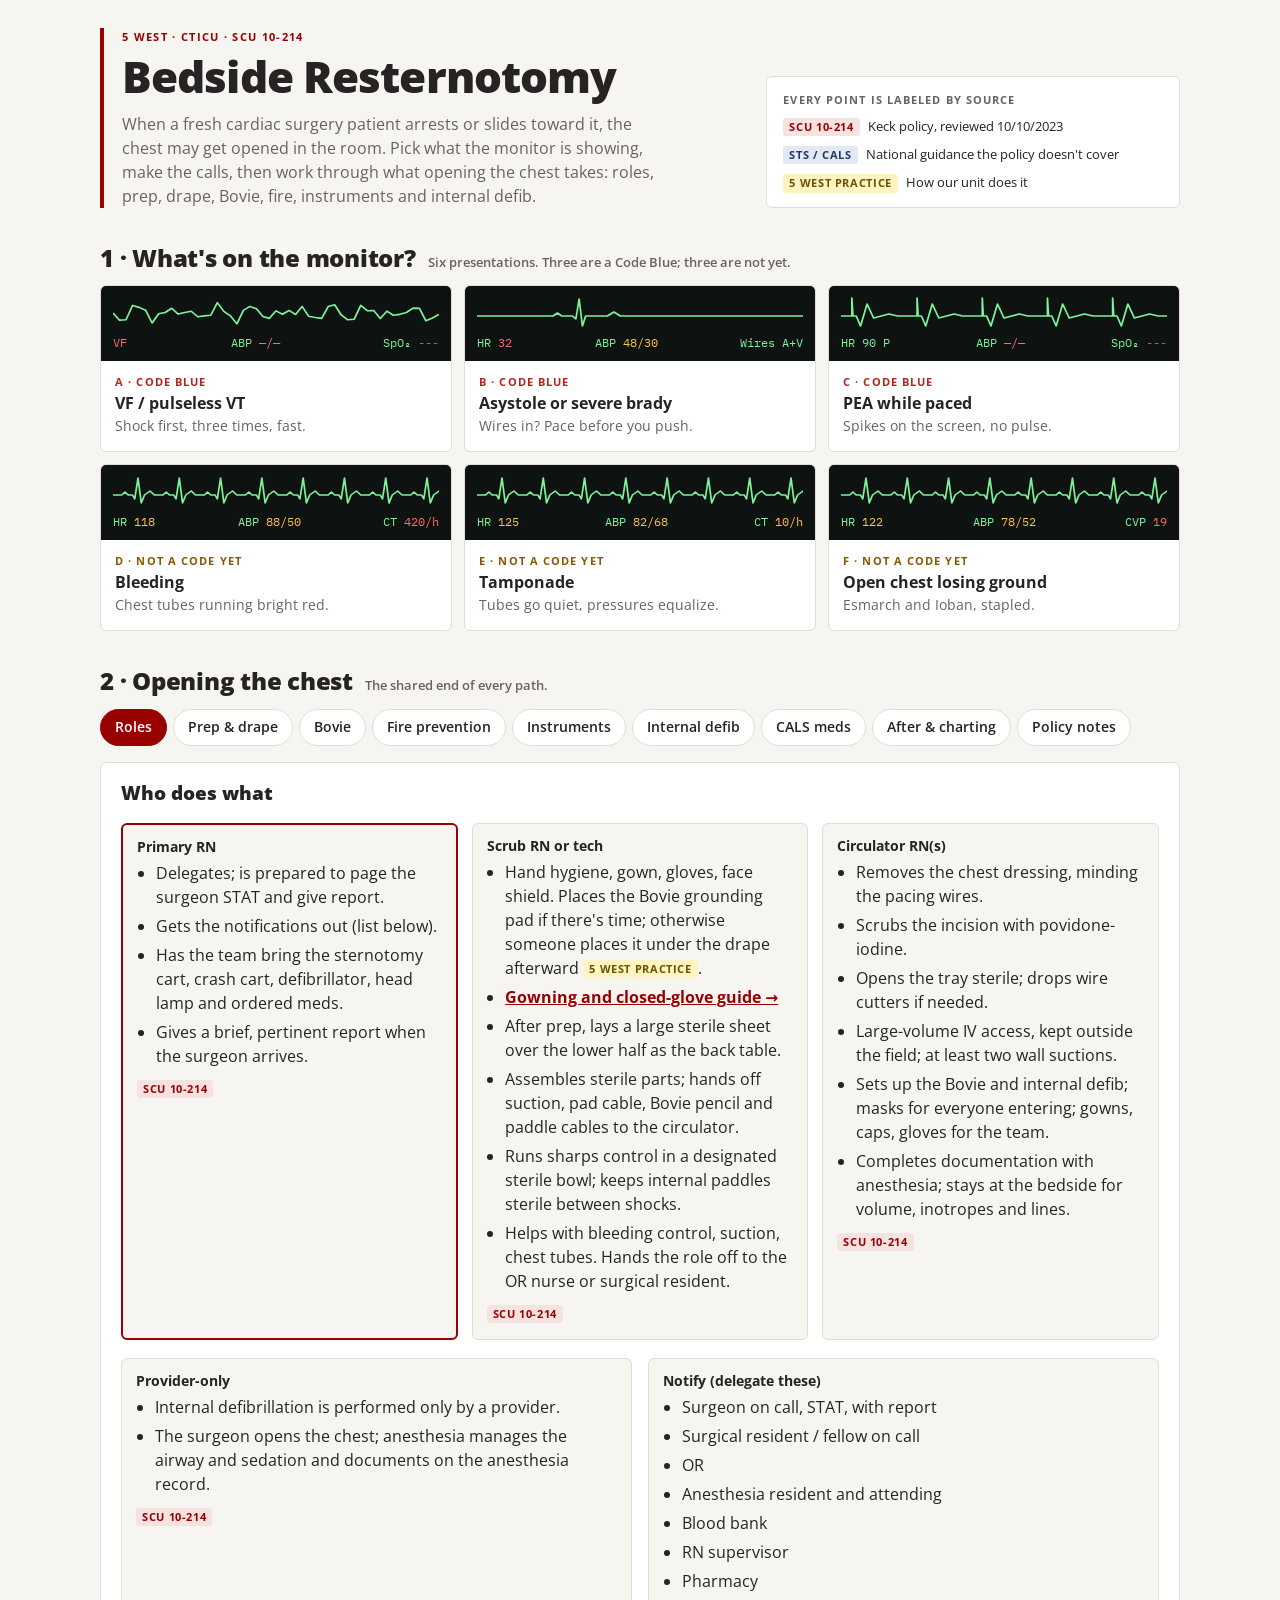
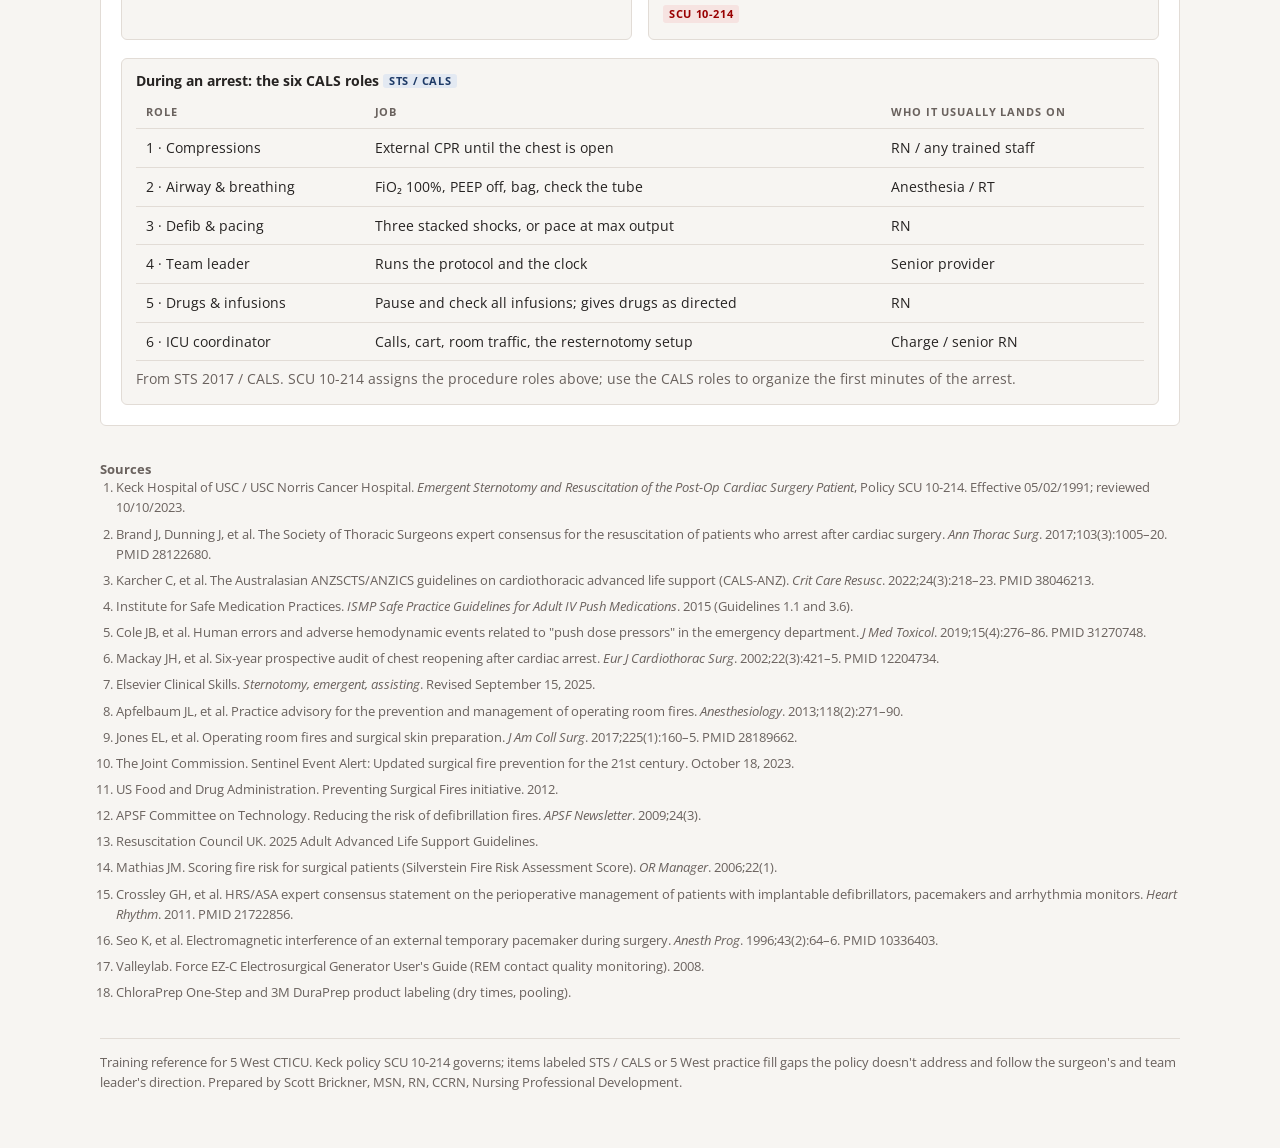
==== commit 41fba6f5: "Add sterile gowning guide; walkthrough gets CALS meds tab /sterile-gowning/: self-gown + closed glov" ====
--- a/bedside-resternotomy/index.html
+++ b/bedside-resternotomy/index.html
@@ -139,9 +139,25 @@
 .seg button{all:unset;cursor:pointer;padding:7px 14px;font-size:13.5px;font-weight:600}
 .seg button[aria-pressed="true"]{background:var(--ink);color:var(--paper)}
 .seg button:focus-visible{outline:2px solid var(--gold);outline-offset:-2px}
-.inst{display:grid;grid-template-columns:repeat(auto-fill,minmax(200px,1fr));gap:12px}
+.inst{display:grid;grid-template-columns:repeat(3,minmax(0,1fr));gap:12px}
+.inst[hidden]{display:none}
+@media (max-width:860px){.inst{grid-template-columns:repeat(2,minmax(0,1fr))}}
+@media (max-width:460px){.inst{grid-template-columns:1fr}}
 .tool{border:1px solid var(--line);border-radius:var(--r);padding:14px;background:var(--paper);display:flex;flex-direction:column;gap:6px}
-.tool svg{width:100%;height:56px}
+.tool .ph{display:flex;align-items:center;justify-content:center;background:#fff;border-radius:4px;height:120px;padding:6px}
+.tool .ph img{max-width:100%;max-height:108px;object-fit:contain;display:block}
+.tool .where{font-size:13px;background:var(--sunk);border-radius:4px;padding:6px 8px;color:var(--ink)}
+.tool .where b{font-size:10.5px;letter-spacing:.08em;text-transform:uppercase;color:var(--muted);display:block}
+.cart{display:grid;grid-template-columns:minmax(0,1fr) 150px;gap:10px;align-items:stretch}
+.cart .stack{display:flex;flex-direction:column;gap:6px}
+.cart .lvl{border:2px solid var(--ink);border-radius:4px;padding:8px 10px;background:var(--surface);font-size:13.5px}
+.cart .lvl b{display:block;font-size:11px;letter-spacing:.08em;text-transform:uppercase;color:var(--cardinal-ink)}
+.cart .lvl.top{border-style:dashed}
+.cart .side{border:2px dashed var(--muted);border-radius:4px;padding:8px 10px;font-size:13.5px;display:flex;flex-direction:column;justify-content:center}
+.cart .side b{display:block;font-size:11px;letter-spacing:.08em;text-transform:uppercase;color:var(--cardinal-ink)}
+.cart .wheels{display:flex;justify-content:space-between;padding:0 18px}
+.cart .wheels i{width:16px;height:16px;border-radius:50%;background:var(--ink);display:block}
+@media (max-width:520px){.cart{grid-template-columns:1fr}}
 .tool h4{margin:0}
 .tool p{font-size:13.5px;color:var(--muted)}
 .tool .ord{font-family:var(--mono);font-size:12px;color:var(--cardinal-ink);font-weight:600}
@@ -216,6 +232,8 @@
     <li>Keck Hospital of USC / USC Norris Cancer Hospital. <i>Emergent Sternotomy and Resuscitation of the Post-Op Cardiac Surgery Patient</i>, Policy SCU 10-214. Effective 05/02/1991; reviewed 10/10/2023.</li>
     <li>Brand J, Dunning J, et al. The Society of Thoracic Surgeons expert consensus for the resuscitation of patients who arrest after cardiac surgery. <i>Ann Thorac Surg</i>. 2017;103(3):1005–20. PMID 28122680.</li>
     <li>Karcher C, et al. The Australasian ANZSCTS/ANZICS guidelines on cardiothoracic advanced life support (CALS-ANZ). <i>Crit Care Resusc</i>. 2022;24(3):218–23. PMID 38046213.</li>
+    <li>Institute for Safe Medication Practices. <i>ISMP Safe Practice Guidelines for Adult IV Push Medications</i>. 2015 (Guidelines 1.1 and 3.6).</li>
+    <li>Cole JB, et al. Human errors and adverse hemodynamic events related to "push dose pressors" in the emergency department. <i>J Med Toxicol</i>. 2019;15(4):276–86. PMID 31270748.</li>
     <li>Mackay JH, et al. Six-year prospective audit of chest reopening after cardiac arrest. <i>Eur J Cardiothorac Surg</i>. 2002;22(3):421–5. PMID 12204734.</li>
     <li>Elsevier Clinical Skills. <i>Sternotomy, emergent, assisting</i>. Revised September 15, 2025.</li>
     <li>Apfelbaum JL, et al. Practice advisory for the prevention and management of operating room fires. <i>Anesthesiology</i>. 2013;118(2):271–90.</li>
@@ -425,17 +443,18 @@
 
 /* ---------- reference tabs ---------- */
 const svgTool = {
- scalpel:'<svg viewBox="0 0 200 56"><path d="M20 30 H120" stroke="currentColor" stroke-width="7" stroke-linecap="round"/><path d="M120 26 L170 22 Q182 28 170 34 L120 34 Z" fill="none" stroke="currentColor" stroke-width="2.5"/></svg>',
- wire:'<svg viewBox="0 0 200 56"><path d="M30 14 L110 30 L30 46" fill="none" stroke="currentColor" stroke-width="6" stroke-linecap="round"/><circle cx="110" cy="30" r="5" fill="currentColor"/><path d="M110 30 L170 22 M110 30 L170 38" stroke="currentColor" stroke-width="5" stroke-linecap="round"/></svg>',
- driver:'<svg viewBox="0 0 200 56"><circle cx="30" cy="18" r="9" fill="none" stroke="currentColor" stroke-width="3"/><circle cx="30" cy="40" r="9" fill="none" stroke="currentColor" stroke-width="3"/><path d="M39 20 L120 28 L175 27 M39 38 L120 30 L175 31" fill="none" stroke="currentColor" stroke-width="4" stroke-linecap="round"/></svg>',
- retractor:'<svg viewBox="0 0 200 56"><path d="M20 30 H180" stroke="currentColor" stroke-width="5"/><path d="M60 30 V50 M60 50 H48 M140 30 V50 M140 50 H152" stroke="currentColor" stroke-width="5" stroke-linecap="round"/><rect x="168" y="22" width="18" height="16" rx="3" fill="none" stroke="currentColor" stroke-width="3"/></svg>',
- staple:'<svg viewBox="0 0 200 56"><path d="M40 16 L150 26 M40 40 L150 30" stroke="currentColor" stroke-width="6" stroke-linecap="round"/><path d="M150 26 L172 22 M150 30 L172 34" stroke="currentColor" stroke-width="4" stroke-linecap="round"/><path d="M176 18 v20" stroke="currentColor" stroke-width="2" stroke-dasharray="3 3"/></svg>',
- suction:'<svg viewBox="0 0 200 56"><path d="M20 40 Q60 40 90 28 L170 16" fill="none" stroke="currentColor" stroke-width="7" stroke-linecap="round"/><circle cx="172" cy="15" r="3" fill="currentColor"/></svg>',
- paddles:'<svg viewBox="0 0 200 56"><path d="M20 16 H110 M20 40 H110" stroke="currentColor" stroke-width="5" stroke-linecap="round"/><ellipse cx="135" cy="16" rx="22" ry="10" fill="none" stroke="currentColor" stroke-width="3"/><ellipse cx="135" cy="40" rx="22" ry="10" fill="none" stroke="currentColor" stroke-width="3"/></svg>',
- bovie:'<svg viewBox="0 0 200 56"><path d="M10 30 Q30 46 50 30" fill="none" stroke="currentColor" stroke-width="2"/><rect x="50" y="22" width="100" height="16" rx="8" fill="none" stroke="currentColor" stroke-width="3"/><rect x="72" y="25" width="12" height="10" rx="2" fill="currentColor"/><rect x="92" y="25" width="12" height="10" rx="2" fill="none" stroke="currentColor" stroke-width="2"/><path d="M150 30 L180 30" stroke="currentColor" stroke-width="3" stroke-linecap="round"/></svg>',
- lamp:'<svg viewBox="0 0 200 56"><ellipse cx="100" cy="30" rx="44" ry="16" fill="none" stroke="currentColor" stroke-width="4"/><circle cx="100" cy="14" r="8" fill="currentColor"/><path d="M100 6 L84 -10 M100 6 L116 -10" stroke="currentColor" stroke-width="2"/></svg>'
+ scalpel:'<div class="ph"><img src="[data-uri]" alt="Disposable safety scalpel with a clear blade shield" loading="lazy"></div>',
+ wire:'<div class="ph"><img src="[data-uri]" alt="Heavy wire cutter with angled jaws" loading="lazy"></div>',
+ driver:'<div class="ph"><img src="[data-uri]" alt="Heavy needle driver with gold ring handles" loading="lazy"></div>',
+ retractor:'<div class="ph"><img src="[data-uri]" alt="Single-piece sternal retractor with ratchet bar and crank" loading="lazy"></div>',
+ staple:'<div class="ph"><img src="[data-uri]" alt="Skin staple remover" loading="lazy"></div>',
+ suction:'<div class="ph"><img src="[data-uri]" alt="Yankauer suction tip with tubing" loading="lazy"></div>',
+ bovie:'<div class="ph"><img src="[data-uri]" alt="Electrosurgical (Bovie) pencil with cable and plug" loading="lazy"></div>',
+ pen:'<div class="ph"><img src="[data-uri]" alt="Single-use battery-powered high-temperature cautery pen" loading="lazy"></div>',
+ paddles:'<div class="ph"><img src="[data-uri]" alt="Internal defibrillator paddles with cables" loading="lazy"></div>',
+ lamp:'<div class="ph"><img src="[data-uri]" alt="Surgical head lamp with fiberoptic cable" loading="lazy"></div>'
 };
-function tool(k,name,body,src,ord){ return `<div class="tool">${svgTool[k]}${ord?`<span class="ord">${ord}</span>`:''}<h4>${name}</h4><p>${body}</p><div>${src}</div></div>`; }
+function tool(k,name,body,src,ord,where){ return `<div class="tool">${svgTool[k]}${ord?`<span class="ord">${ord}</span>`:''}<h4>${name}</h4><p>${body}</p>${where?`<div class="where"><b>Where it lives</b>${where}</div>`:''}<div>${src}</div></div>`; }
 
 const TABS = [
  {id:'roles', label:'Roles', html:`
@@ -448,6 +467,7 @@
     <li>Gives a brief, pertinent report when the surgeon arrives.</li></ul><p style="margin-top:8px">${S.pol}</p></div>
    <div class="box"><h4>Scrub RN or tech</h4><ul>
     <li>Hand hygiene, gown, gloves, face shield. Places the Bovie grounding pad if there's time; otherwise someone places it under the drape afterward ${S.unit}.</li>
+    <li><a href="https://scottbrickner.github.io/5west-knowledge-hub/sterile-gowning/" target="_blank" rel="noopener"><b>Gowning and closed-glove guide →</b></a></li>
     <li>After prep, lays a large sterile sheet over the lower half as the back table.</li>
     <li>Assembles sterile parts; hands off suction, pad cable, Bovie pencil and paddle cables to the circulator.</li>
     <li>Runs sharps control in a designated sterile bowl; keeps internal paddles sterile between shocks.</li>
@@ -544,7 +564,8 @@
    <div class="box"><h4>Oxygen you can’t turn down</h4><ul>
     <li>FiO₂ stays at 100% during the arrest. Control the fuel and ignition sides harder.</li>
     <li>Keep the bag or ventilator circuit <b>connected</b> to the ETT; point exhaust away from the chest. A disconnected bag near the chest is a documented fire setup. <span class="src nat">RCUK 2025 · APSF</span></li>
-    <li>Drape so oxygen from the head end can’t channel under the drapes into the field. <span class="src nat">ASA 2013</span></li></ul></div>
+    <li>Drape so oxygen from the head end can’t channel under the drapes into the field. <span class="src nat">ASA 2013</span></li>
+    <li>If you can, scavenge leaked oxygen at the airway: suction in the mouth, or suction connected to the ETT’s subglottic port above the cuff. ${S.unit}</li></ul></div>
   </div>
   <div class="grid3">
    <div class="box"><h4>Fuel</h4><ul>
@@ -558,30 +579,42 @@
    <div class="box"><h4>Say the risk out loud</h4><p>Score one point each: site above the xiphoid, open oxygen, ignition source. <b>3 = high risk.</b> A bedside resternotomy scores 2–3 every time, so name it in the huddle.</p><p style="margin-top:8px"><span class="src nat">Silverstein 2006 · TJC 2023</span></p></div>
   </div>
   <div class="call crit"><b>If something ignites:</b> (1) stop the flow of airway gases; (2) pull drapes and burning material off the patient; (3) put it out with saline or water, or smother it; (4) if it persists, CO₂ extinguisher, pull the alarm, close the door. Then reassess the patient, re-establish ventilation and keep the material for review. <span class="src nat">ASA 2013</span></div>
-  <div class="box"><h4>Not settled yet at Keck</h4><ul>
-   <li>Whether cautery waits until the prep is visibly dry. Entry is scalpel, wire cutter and retractor, so the Bovie often isn’t needed in the first minute.</li>
-   <li>Whether external pads stay on while internal paddles are in use. No source addresses it.</li></ul><p class="note" style="margin-top:6px">No published study covers fire or cautery during bedside resternotomy; this tab applies OR fire guidance to the bedside.</p></div>`},
+  <div class="box"><h4>Defib pads during the opening</h4><ul>
+   <li>External defib pads stay on while the internal paddles are in use. Keep them fully stuck down. ${S.unit}</li></ul><p class="note" style="margin-top:6px">No published study covers fire or cautery during bedside resternotomy; this tab applies OR fire guidance to the bedside.</p></div>`},
  {id:'inst', label:'Instruments', html:`
   <h3>Key instruments for the surgeon</h3>
+  <div class="box"><h4>Where everything lives on the sternotomy cart ${S.unit}</h4>
+   <div class="cart" role="img" aria-label="Sternotomy cart map">
+    <div class="stack">
+     <div class="lvl top"><b>On top</b>Sterile instrument tray: wire cutter, heavy needle driver, retractor inside; scalpel taped to the outside. Internal paddles in their sterile package.</div>
+     <div class="lvl"><b>Top drawer</b>Sterile staple remover · extra scalpels</div>
+     <div class="lvl"><b>Bottom drawer</b>Main sternotomy bags: sterile Yankauer and suction tubing</div>
+     <div class="wheels" aria-hidden="true"><i></i><i></i></div>
+    </div>
+    <div class="side"><b>Side of cart</b>Head lamp, in its bag</div>
+   </div>
+   <p class="note" style="margin-top:8px">Not on the cart: the electrocautery unit and its Bovie pencils come from the OR with OR staff. Some single-use cautery pens may also be in the cart.</p></div>
   <div><div class="seg" role="group" aria-label="Chest status"><button type="button" aria-pressed="true" data-k="closed">Closed chest</button><button type="button" aria-pressed="false" data-k="open">Open chest (Esmarch/Ioban)</button></div></div>
   <div class="inst" id="inst-closed">
-   ${tool('scalpel','Scalpel','Cuts down through the skin of the closed incision.', S.nat,'1 · skin')}
-   ${tool('wire','Wire cutter','Cuts the sternal wires. The chest can’t open without it; confirm it’s on the cart before you need it.', S.pol+' '+S.nat,'2 · wires')}
-   ${tool('driver','Heavy needle driver','Twists and pulls the wires; the backup if the wire cutter fails.', S.nat,'3 · wires')}
-   ${tool('retractor','Sternal retractor','Single-piece retractor spreads the sternum for access to the heart.', S.nat,'4 · spread')}
-   ${tool('suction','Suction ×2','At least two wall suctions, tubing connected when handed off the field.', S.pol,'')}
-   ${tool('bovie','Bovie pencil','Dropped on the field, connected by the circulator.', S.pol,'')}
-   ${tool('paddles','Internal paddles','Sterile; kept sterile between shocks by the scrub.', S.pol,'')}
-   ${tool('lamp','Head lamp','Brought to the room with the carts.', S.pol,'')}
+   ${tool('scalpel','Scalpel','Cuts down through the skin of the closed incision.', S.nat,'1 · skin','Taped to the outside of the sterile instrument tray; extras in the top drawer.')}
+   ${tool('wire','Wire cutter','Cuts the sternal wires. The chest can’t open without it.', S.pol+' '+S.nat,'2 · wires','Sterile instrument tray, top of cart.')}
+   ${tool('driver','Heavy needle driver','Twists and pulls the wires; the backup if the wire cutter fails.', S.nat,'3 · wires','Sterile instrument tray, top of cart.')}
+   ${tool('retractor','Sternal retractor','Single-piece retractor spreads the sternum for access to the heart.', S.nat,'4 · spread','Sterile instrument tray, top of cart.')}
+   ${tool('suction','Yankauer + tubing ×2','At least two wall suctions, tubing connected when handed off the field.', S.pol,'','Main sternotomy bags, bottom drawer.')}
+   ${tool('bovie','Bovie pencil','Dropped on the field; the circulator connects it to the unit.', S.pol,'','Comes with the electrocautery unit from the OR.')}
+   ${tool('pen','Single-use cautery pen','Battery-powered; no grounding pad. Still an ignition source.', S.unit,'','Some may be in the cart.')}
+   ${tool('paddles','Internal paddles','Sterile; provider-only; kept sterile between shocks by the scrub.', S.pol,'','Sterile package on top of the cart.')}
+   ${tool('lamp','Head lamp','For the surgeon; brought to the room with the carts.', S.pol,'','In its bag on the side of the cart.')}
   </div>
   <div class="inst" id="inst-open" hidden>
-   ${tool('staple','Staple removers','All that’s needed to get in. Removing the staples releases the Esmarch and the Ioban cover together.', S.unit,'1 · in')}
-   ${tool('suction','Suction ×2','At least two wall suctions.', S.pol,'')}
-   ${tool('bovie','Bovie pencil','Dropped on the field, connected by the circulator.', S.pol,'')}
-   ${tool('paddles','Internal paddles','Sterile; provider-only.', S.pol,'')}
-   ${tool('lamp','Head lamp','Brought to the room with the carts.', S.pol,'')}
-  </div>
-  <p class="note">STS 2017 names the essential set: scalpel, wire cutter, heavy needle holder, single-piece retractor and sucker. The open chest has no skin to incise and no wires to cut, so the scalpel and wire cutter are for a closed chest.</p>`},
+   ${tool('staple','Staple remover','All that’s needed to get in. Removing the staples releases the Esmarch and the Ioban cover together.', S.unit,'1 · in','Sterile, top drawer.')}
+   ${tool('suction','Yankauer + tubing ×2','At least two wall suctions.', S.pol,'','Main sternotomy bags, bottom drawer.')}
+   ${tool('bovie','Bovie pencil','Dropped on the field; the circulator connects it.', S.pol,'','Comes with the electrocautery unit from the OR.')}
+   ${tool('pen','Single-use cautery pen','Battery-powered; no grounding pad.', S.unit,'','Some may be in the cart.')}
+   ${tool('paddles','Internal paddles','Sterile; provider-only.', S.pol,'','Sterile package on top of the cart.')}
+   ${tool('lamp','Head lamp','For the surgeon.', S.pol,'','In its bag on the side of the cart.')}
+  </div>
+  <p class="note">STS 2017 names the essential set: scalpel, wire cutter, heavy needle holder, single-piece retractor and sucker. The open chest has no skin to incise and no wires to cut, so the scalpel and wire cutter are for a closed chest. Photos show representative instruments.</p>`},
  {id:'defib', label:'Internal defib', html:`
   <h3>Internal defibrillation</h3>
   <div class="call crit"><b>Provider only.</b> Never above <b>50 J</b> with internal paddles connected. ${S.pol}</div>
@@ -597,7 +630,7 @@
     <p class="note" style="margin-top:8px">Start at 10 J ${S.pol}. CALS-ANZ uses 20 J ${S.nat}; the energy is always the provider’s order.</p></div>
    <div class="box"><h4>Circulator steps</h4><ol>
     <li>Plug in the defibrillator.</li>
-    <li>Remove and unplug the external paddles.</li>
+    <li>Remove and unplug the external paddles. External adhesive pads stay on the patient ${S.unit}.</li>
     <li>Drop the sterile internal paddles on the field.</li>
     <li>Attach the internal paddle cable once it’s passed off the field.</li>
     <li>Get the energy order from the provider.</li>
@@ -605,6 +638,46 @@
     <li>Call "all clear" if the provider doesn’t.</li>
     <li>Repeat as ordered.</li></ol><p style="margin-top:8px">${S.pol}</p></div>
   </div>`},
+ {id:'meds', label:'CALS meds', html:`
+  <h3>CALS meds: epinephrine and amiodarone</h3>
+  <div class="call crit"><b>Epi isn’t first.</b> Shock or pace, pause the drips, prepare to reopen. Routine 1 mg epinephrine is not part of post-cardiac-surgery arrest care. ${S.nat}</div>
+  <div class="grid2">
+   <div class="box hl"><h4>If epinephrine is ordered, expect micrograms</h4><ul>
+    <li>Give it only when the team leader or an experienced clinician directs it. STS rates routine epinephrine during the arrest as potentially harmful.</li>
+    <li>Typical small bolus: <b>50–100 mcg</b>, titrated to response. Older ranges run to 300 mcg.</li>
+    <li>Why: a full 1 mg can cause rebound hypertension once the heart restarts, which can tear fresh suture lines and grafts and restart bleeding.</li>
+    <li>These doses rest on expert consensus; no outcome study compares them.</li></ul><p style="margin-top:8px"><span class="src nat">STS 2017 · CALS-ANZ 2022</span></p></div>
+   <div class="box"><h4>Amiodarone ${S.pol}</h4><p>After three failed shocks for VF or VT: amiodarone <b>300 mg</b> through the central line, CPR, and a single shock every two minutes until the chest is open.</p></div>
+  </div>
+  <div class="grid2">
+   <div class="box"><h4>The 10 mcg/mL syringe</h4>
+    <div class="tw"><table class="t"><thead><tr><th>Dose</th><th>10 mcg/mL (dilute)</th><th>0.1 mg/mL (code syringe)</th></tr></thead><tbody>
+     <tr><td class="mono">10 mcg</td><td class="mono">1 mL</td><td class="mono">0.1 mL</td></tr>
+     <tr><td class="mono">20 mcg</td><td class="mono">2 mL</td><td class="mono">0.2 mL</td></tr>
+     <tr><td class="mono">50 mcg</td><td class="mono">5 mL</td><td class="mono">0.5 mL</td></tr>
+     <tr><td class="mono">100 mcg</td><td class="mono">10 mL (whole syringe)</td><td class="mono">1 mL</td></tr>
+     <tr><td class="mono">1 mg</td><td class="mono">—</td><td class="mono">10 mL (whole syringe)</td></tr>
+    </tbody></table></div>
+    <p class="note" style="margin-top:8px">The dilute syringe turns a small dose into a volume you can measure. Pushing 0.5 mL from a code syringe is where tenfold errors start.</p></div>
+   <div class="box"><h4>Getting a 10 mcg/mL syringe</h4><ul>
+    <li><b>Best:</b> a pharmacy-prepared, ready-to-administer syringe. <span class="src nat">ISMP</span></li>
+    <li><b>If you have to mix it:</b> 1 mL of the 0.1 mg/mL code epinephrine plus 9 mL normal saline in a 10 mL syringe = <b>100 mcg in 10 mL</b>.</li>
+    <li>Label it right away: drug, strength (10 mcg/mL), amount, time.</li>
+    <li>Don’t dilute it in a prefilled saline flush syringe. <span class="src nat">ISMP</span></li>
+    <li>Say "mg per mL" and "micrograms," never "1:10,000."</li></ul>
+    <p class="note" style="margin-top:8px">Published push-dose errors run from 2.5- to 100-fold overdoses, mostly from bedside dilution.</p></div>
+  </div>
+  <div class="grid2">
+   <div class="box"><h4>Closed loop, every time</h4><ul>
+    <li>Ask: "Milligrams or micrograms?"</li>
+    <li>Read back the dose <b>and the volume</b>: "Fifty micrograms, five mL of the ten-mic-per-mL."</li>
+    <li>If someone else mixed it, check the label aloud with them before it goes in.</li></ul></div>
+   <div class="box"><h4>Intracardiac epinephrine</h4><ul>
+    <li>Not part of any current CALS guideline. Drugs go through the <b>central line</b>, and the dose logic doesn’t change when the chest is open.</li>
+    <li>If the surgeon wants to inject directly into the heart, it’s their call. The dose, concentration and preparation are settled between the surgeon and pharmacy, not by nursing.</li>
+    <li>Your job: hand off exactly what was ordered, labeled, with a closed-loop read-back. The surgeon injects.</li></ul></div>
+  </div>
+  <p class="note">Keck’s CALS epinephrine practice and pharmacy syringe availability are being confirmed with pharmacy and the CTICU medical director. Until then, follow the team leader’s order.</p>`},
  {id:'after', label:'After & charting', html:`
   <h3>After the chest is open</h3>
   <div class="grid3">
@@ -628,13 +701,12 @@
   <div class="tw"><table class="t"><thead><tr><th>Topic</th><th>Keck SCU 10-214</th><th>Elsewhere</th></tr></thead><tbody>
    <tr><td>Skin prep</td><td>Povidone-iodine</td><td>Elsevier 2025 lists chlorhexidine as preferred. Keck uses povidone-iodine only, a fire-prevention choice.</td></tr>
    <tr><td>First internal shock</td><td>10 J, up to 50 J max</td><td>CALS-ANZ: 20 J.</td></tr>
-   <tr><td>Epinephrine</td><td>Not addressed</td><td>STS 2017: not routine during arrest unless an experienced clinician directs it. CALS-ANZ: 50–100 mcg if given. Expect micrograms.</td></tr>
+   <tr><td>Epinephrine</td><td>Not addressed</td><td>See the CALS meds tab. STS 2017: not routine during arrest unless an experienced clinician directs it. CALS-ANZ: 50–100 mcg if given. Expect micrograms.</td></tr>
    <tr><td>Infusions</td><td>Not addressed</td><td>STS / CALS: pause and check all infusions.</td></tr>
    <tr><td>Time to reopen</td><td>"Prepare for emergency resternotomy"</td><td>STS, ERC, CALS-ANZ: within 5 minutes. Survival 48% if opened within 10 minutes vs 12% after (Mackay 2002).</td></tr>
    <tr><td>Bleeding threshold</td><td>Trigger list, no number</td><td>Elsevier 2025: some facilities reopen at ≥3 mL/kg/h for 3 hours.</td></tr>
    <tr><td>Open chest (Esmarch/Ioban)</td><td>Not addressed</td><td>5 West practice: staple removers release the dressing.</td></tr>
    <tr><td>Oxygen vs fire</td><td>FiO₂ 100%, PEEP off</td><td>Fire guidance wants open O₂ under 30%. During an arrest it can’t drop, so keep the circuit connected and control fuel and ignition. Unreconciled in the literature.</td></tr>
-   <tr><td>Cautery timing</td><td>Not addressed</td><td>Alcohol prep labels: ≥3 min dry. Keck avoids the conflict with povidone-iodine.</td></tr>
   </tbody></table></div>`}
 ];
 
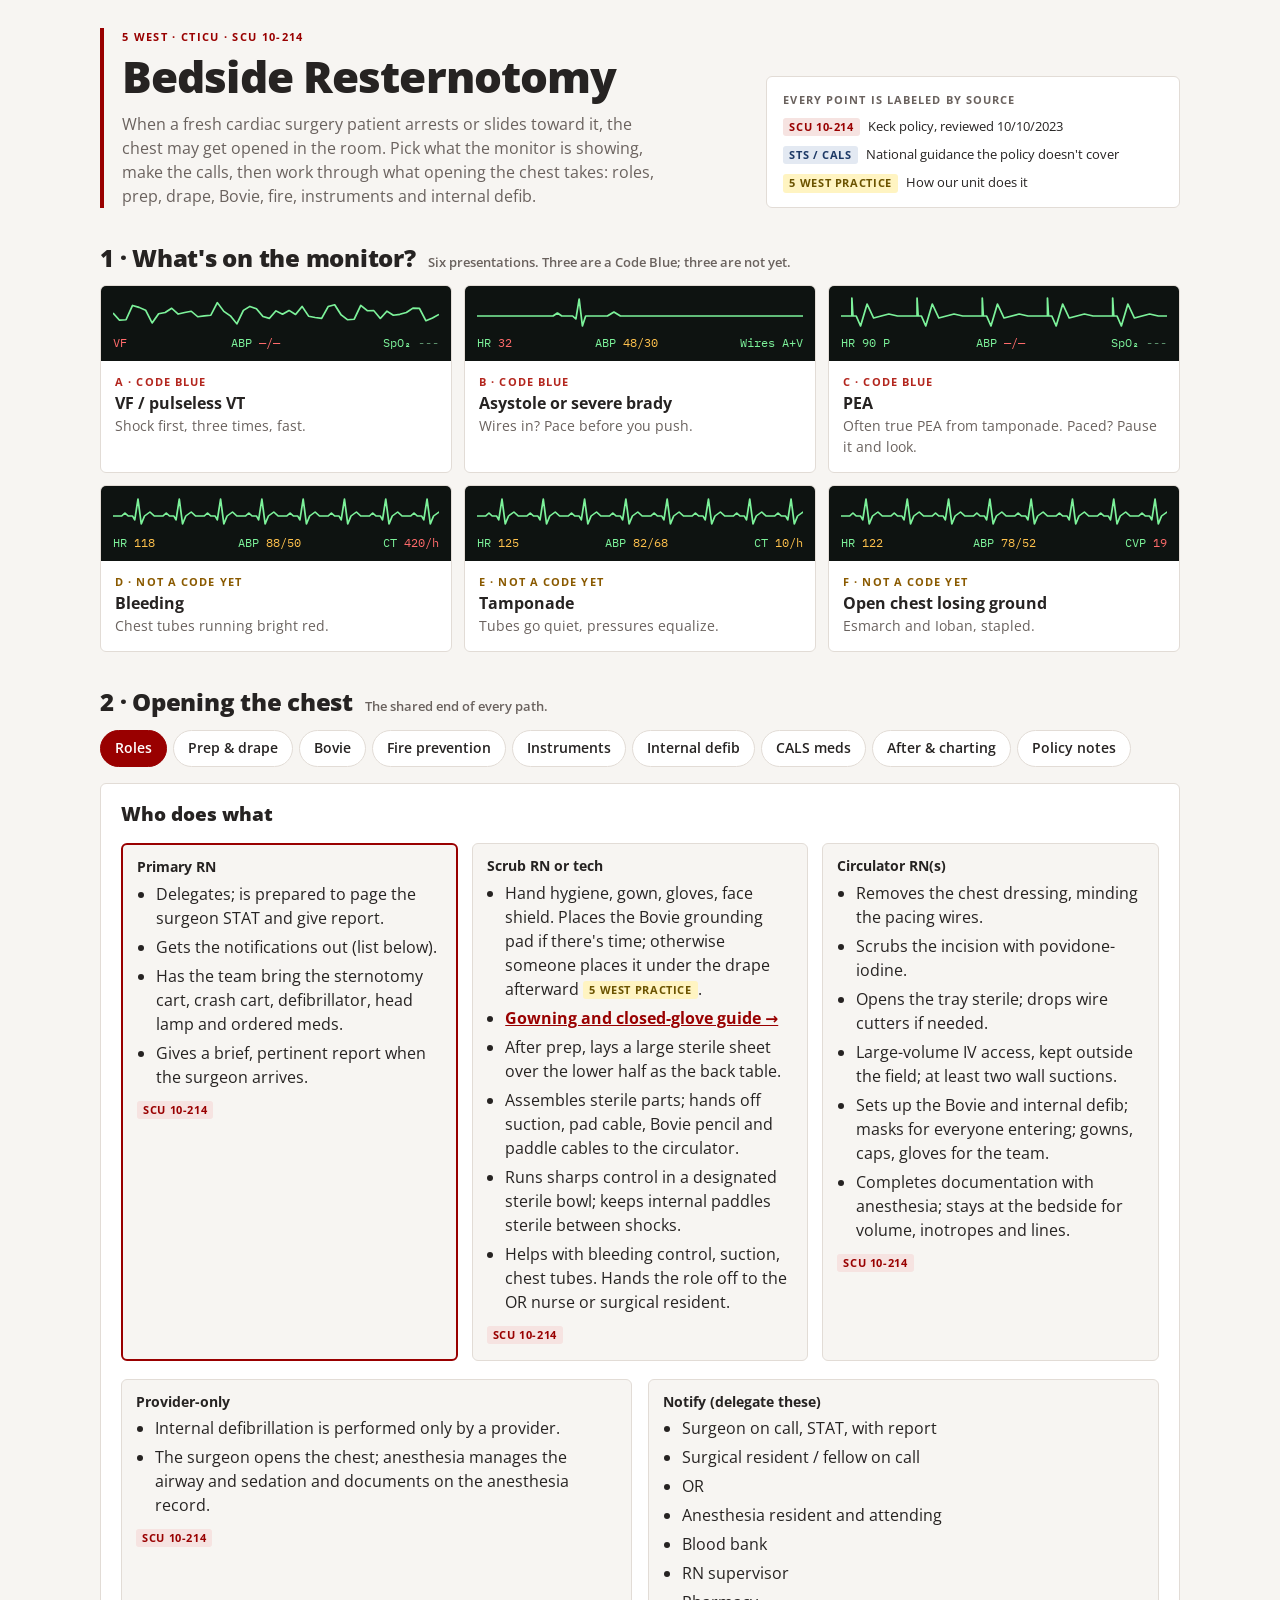
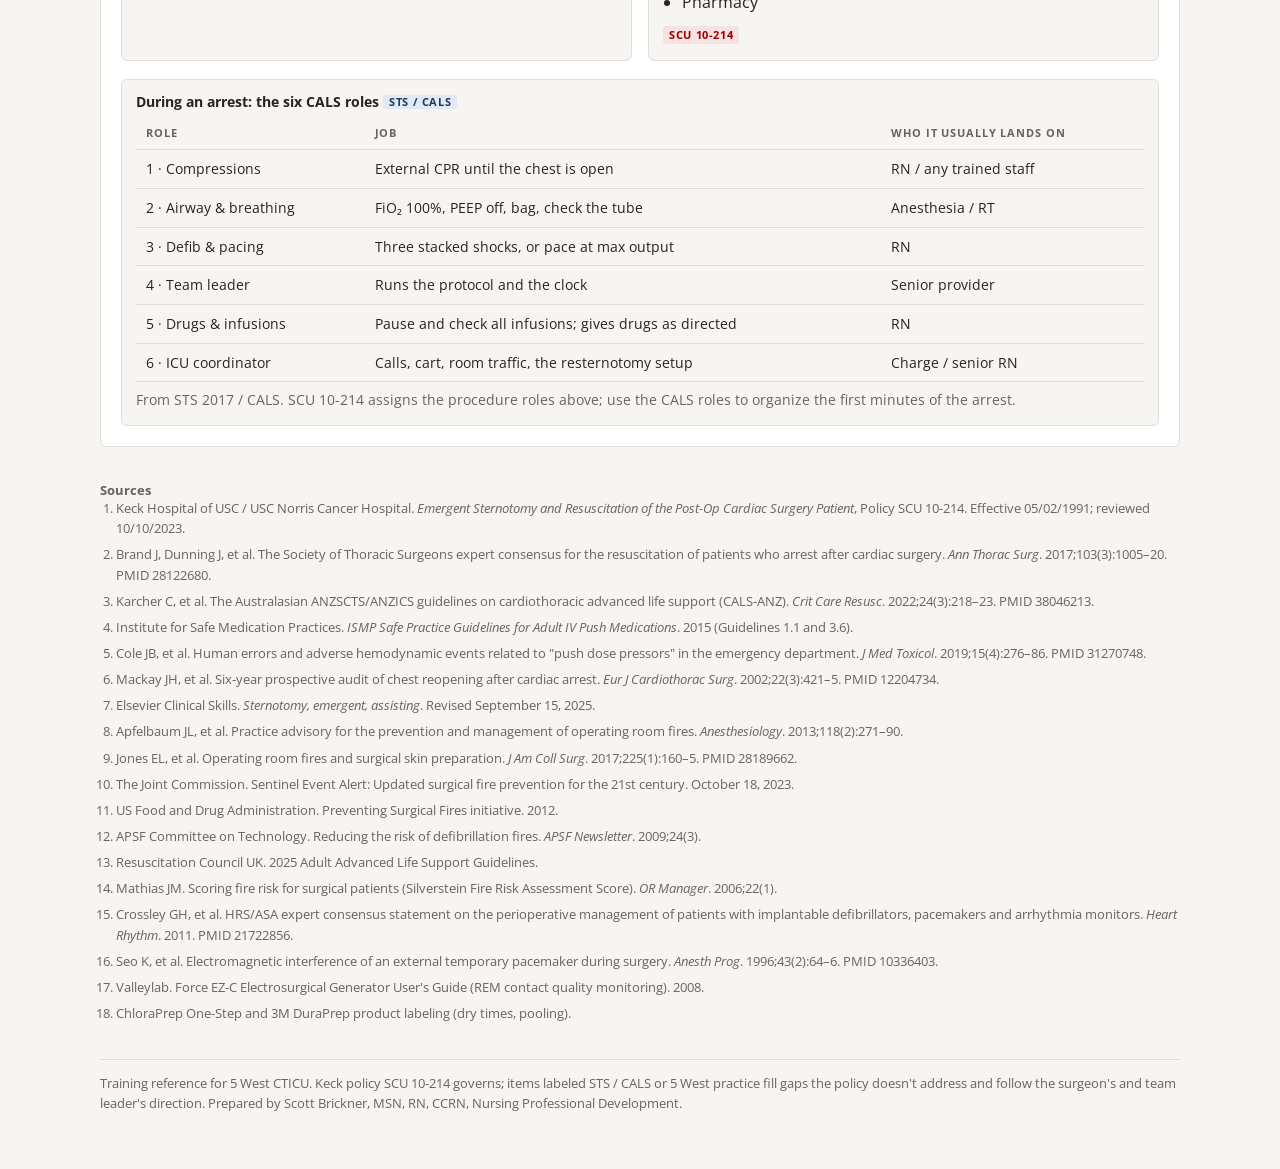
==== commit 15054b71: "Walkthrough: branch C is PEA (true or paced), with jump to VF/VT track Co-Authored-By: Claude Opus 5" ====
--- a/bedside-resternotomy/index.html
+++ b/bedside-resternotomy/index.html
@@ -328,20 +328,20 @@
      {t:'Keep adjusting the pacemaker for five minutes before compressions.', fb:`${S.nat} STS allows about one minute for pacing to work, then CPR. ${S.pol}: CPR until resternotomy.`},
      {t:'Give 1 mg epinephrine and keep pacing.', fb:`${S.pol} goes to CPR, external pacing and resternotomy prep. Epinephrine is for the team leader to direct, in micrograms.`}]},
    AIRWAY, DRIPS]},
- {id:'C', tag:'Code Blue', cls:'code', title:'PEA while paced', blurb:'Spikes on the screen, no pulse.',
+ {id:'C', tag:'Code Blue', cls:'code', title:'PEA', blurb:'Often true PEA from tamponade. Paced? Pause it and look.',
   wave:'paced', strip:['HR <span>90 P</span>','ABP <span class="red">—/—</span>','SpO₂ <span class="dim">---</span>'],
-  story:'POD 0 after aortic valve replacement, paced DDD at 90. Paced complexes march across the monitor, but there’s no arterial waveform and no pleth.',
+  story:'POD 0 after aortic valve replacement, paced DDD at 90. Paced complexes march across the monitor, but there’s no arterial waveform and no pleth. This could be true PEA, as in tamponade, or VF hiding under the pacing.',
   vit:['HR <b>90 paced</b>','ABP <b class="red">flat</b>','Pleth <b class="red">none</b>'],
   nodes:[
    {q:'Paced complexes, no pulse. First?',
     opts:[
      {t:'Call a Code Blue and briefly turn pacing off to look for VF underneath.', ok:true,
-      fb:`${S.pol} 1.b.iii: "if paced, turn off pacing to exclude underlying ventricular fibrillation." Pacing artifact can hide VF, and VF needs shocks, not CPR alone.`},
+      fb:`${S.pol} 1.b.iii: "if paced, turn off pacing to exclude underlying ventricular fibrillation." Pacing artifact can hide VF. <b>If VF or VT shows up, switch to the VF/VT track:</b> three stacked shocks. <button type="button" class="btn" style="margin-top:8px;font-size:13px;padding:6px 12px" onclick="start('A')">Go to the VF/VT track →</button>`},
      {t:'Increase the pacing rate to raise cardiac output.', fb:`Rate won’t fix a heart that isn’t pumping. ${S.pol}: pause pacing to exclude underlying VF.`},
      {t:'Deliver a synchronized shock.', fb:`There’s no rhythm to sync to until you know what’s under the pacing. ${S.pol}: turn pacing off and look.`}]},
-   {q:'Pacing paused: no VF, still pulseless. Now?',
-    opts:[
-     {t:'Start CPR and prepare for resternotomy. In a fresh post-op patient, PEA usually means tamponade or bleeding.', ok:true,
+   {q:'Pacing paused: no VF or VT. This is true PEA. Now?',
+    opts:[
+     {t:'Start CPR and prepare for resternotomy. In a fresh post-op patient, true PEA usually means tamponade or bleeding.', ok:true,
       fb:`${S.pol} PEA: skip to BLS and continue CPR until resternotomy. ${S.nat} STS: the cause is often something only opening the chest can fix, so the 5-minute target applies here too.`},
      {t:'Run 20 minutes of standard ACLS before considering the chest.', fb:`${S.pol} prepares for resternotomy from the start of a PEA arrest. Time to reopening drives survival.`},
      {t:'Give a fluid bolus and recheck in five minutes.', fb:`Volume can be part of it, but ${S.pol} says CPR now and continue until resternotomy.`}]},
@@ -607,14 +607,15 @@
    ${tool('lamp','Head lamp','For the surgeon; brought to the room with the carts.', S.pol,'','In its bag on the side of the cart.')}
   </div>
   <div class="inst" id="inst-open" hidden>
-   ${tool('staple','Staple remover','All that’s needed to get in. Removing the staples releases the Esmarch and the Ioban cover together.', S.unit,'1 · in','Sterile, top drawer.')}
+   ${tool('staple','Staple remover','Gets you in. Removing the staples releases the Esmarch and the Ioban cover together.', S.unit,'1 · in','Sterile, top drawer.')}
+   ${tool('retractor','Sternal retractor','Spreads the open sternum so the surgeon can work once the dressing is off.', S.unit,'2 · spread','Sterile instrument tray, top of cart.')}
    ${tool('suction','Yankauer + tubing ×2','At least two wall suctions.', S.pol,'','Main sternotomy bags, bottom drawer.')}
    ${tool('bovie','Bovie pencil','Dropped on the field; the circulator connects it.', S.pol,'','Comes with the electrocautery unit from the OR.')}
    ${tool('pen','Single-use cautery pen','Battery-powered; no grounding pad.', S.unit,'','Some may be in the cart.')}
    ${tool('paddles','Internal paddles','Sterile; provider-only.', S.pol,'','Sterile package on top of the cart.')}
    ${tool('lamp','Head lamp','For the surgeon.', S.pol,'','In its bag on the side of the cart.')}
   </div>
-  <p class="note">STS 2017 names the essential set: scalpel, wire cutter, heavy needle holder, single-piece retractor and sucker. The open chest has no skin to incise and no wires to cut, so the scalpel and wire cutter are for a closed chest. Photos show representative instruments.</p>`},
+  <p class="note">STS 2017 names the essential set: scalpel, wire cutter, heavy needle holder, single-piece retractor and sucker. The open chest has no skin to incise and no wires to cut, so the scalpel and wire cutter are for a closed chest; it still needs the retractor. Photos show representative instruments.</p>`},
  {id:'defib', label:'Internal defib', html:`
   <h3>Internal defibrillation</h3>
   <div class="call crit"><b>Provider only.</b> Never above <b>50 J</b> with internal paddles connected. ${S.pol}</div>
